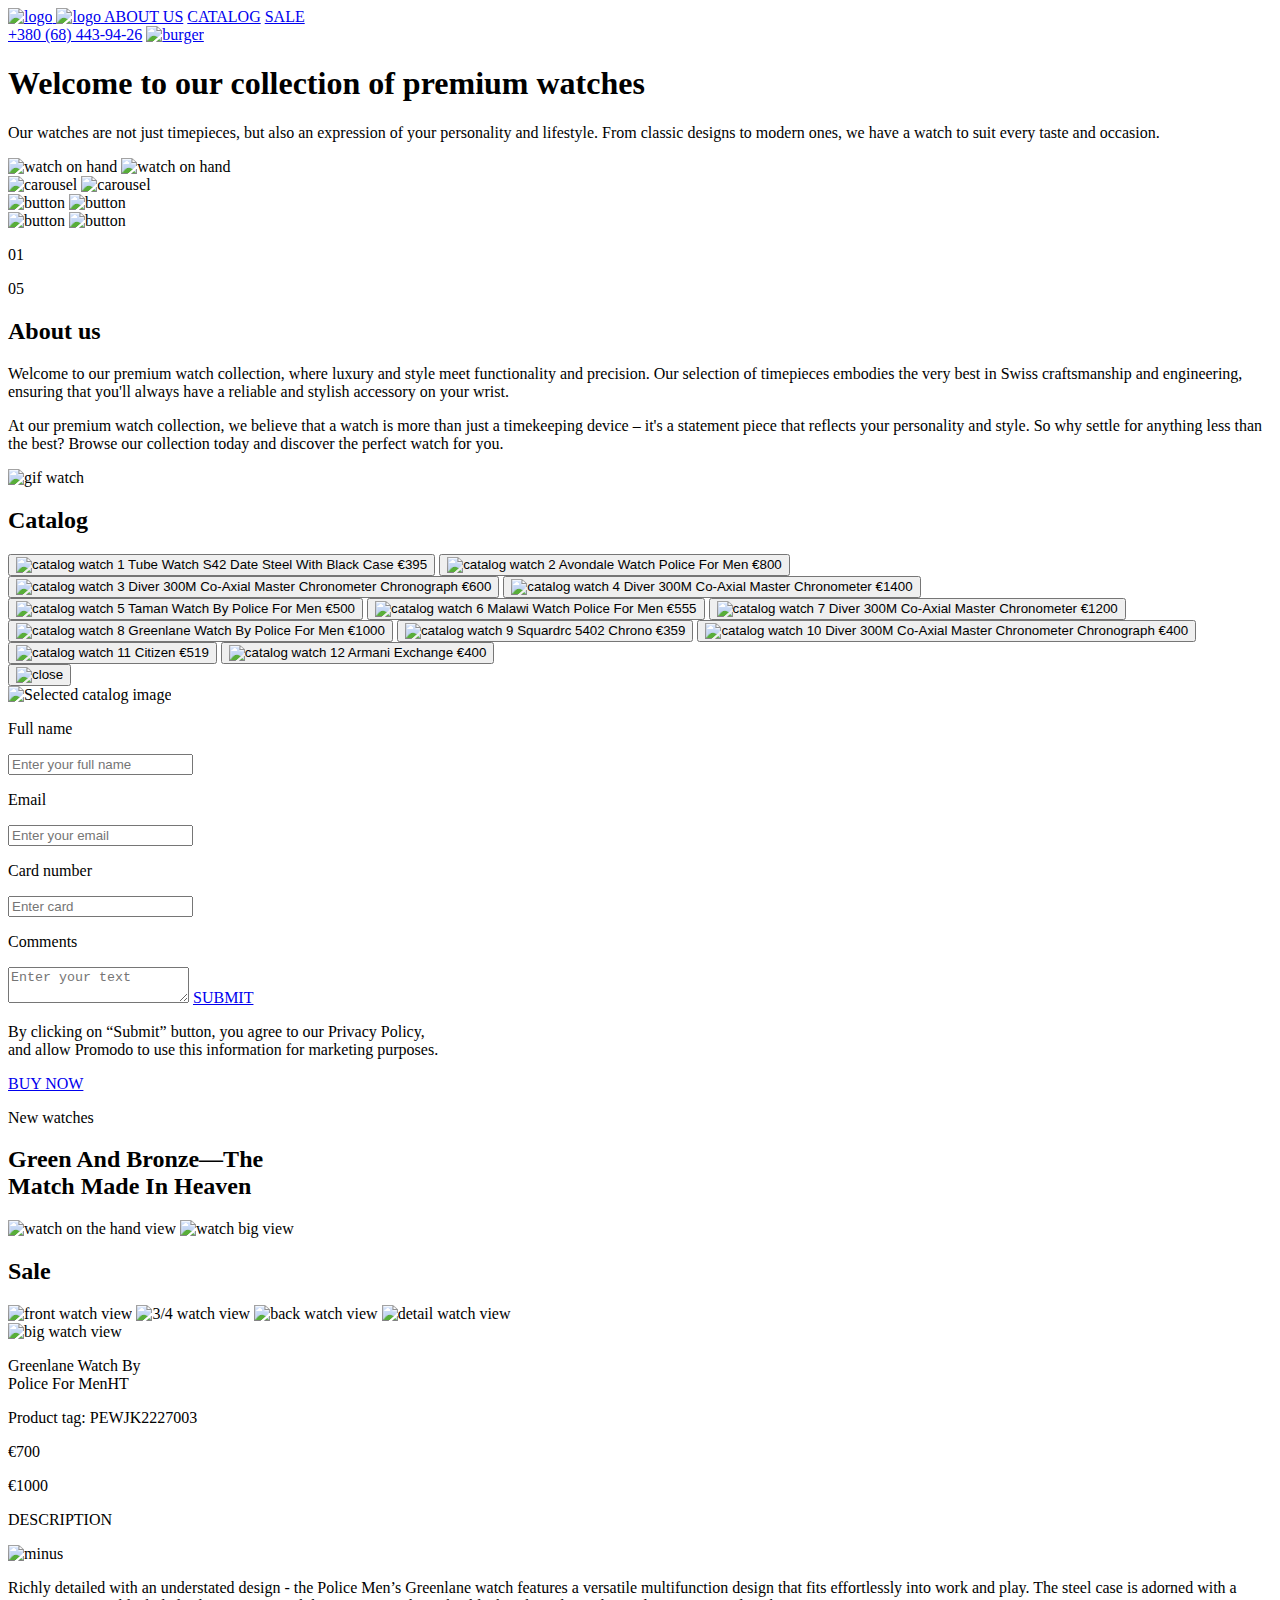
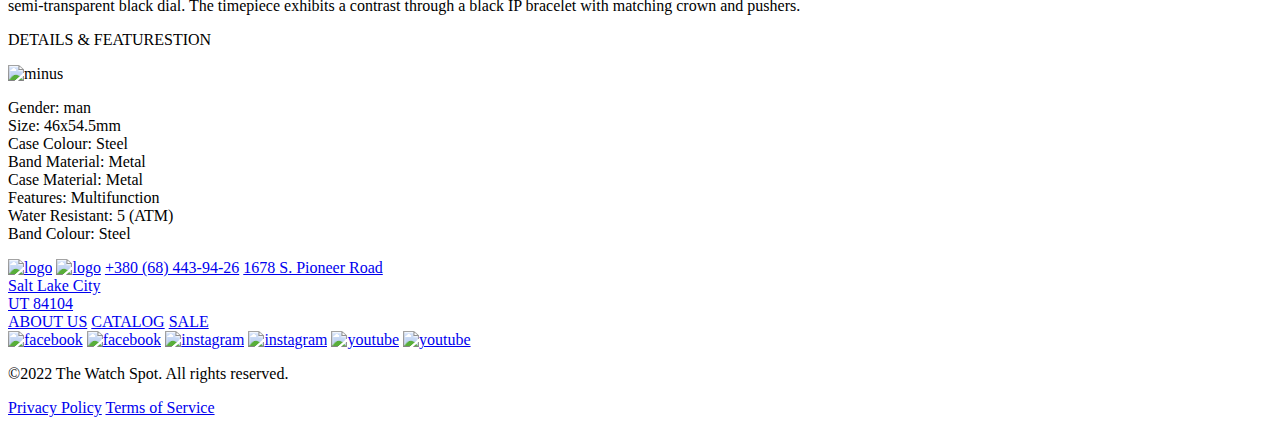
==== index.html @ 5016ea7b "Add files via upload" ====
<!DOCTYPE html>
<html lang="en">
<head>
    <meta charset="UTF-8">
    <meta name="viewport" content="width=device-width, initial-scale=1.0">
    <title>Thewatchspot</title>
    <link rel="stylesheet" href="./css/styles.css">
    <link rel="stylesheet" href="./css/styles.css.map">
    <link rel="preconnect" href="https://fonts.googleapis.com">
    <link rel="preconnect" href="https://fonts.gstatic.com" crossorigin>
    <link href="https://fonts.googleapis.com/css2?family=Epilogue:ital,wght@0,100..900;1,100..900&display=swap" rel="stylesheet">
</head>
<body>
    <header class="header" id="header">
        <div class="header__container container">
            <nav class="header__nav">
                <a href="#header">
                    <img src="./img/icons/logo_with_text_mobile.svg" alt="logo" class="header__logo--mobile">
                    <img src="./img/icons/logo_with_text_desktop.svg" alt="logo" class="header__logo grow">
                </a>
                <a href="#about-us" class="header__link hover">ABOUT US</a>
                <a href="#catalog" class="header__link hover">CATALOG</a>
                <a href="#sale" class="header__link hover">SALE</a>
                <div class="header__spacer"></div>
                <a href="./404page.html" class="header__button-tel btn hover">+380 (68) 443-94-26</a>
                <a href="#" class="header__burger">
                    <img src="./img/icons/gg_menu-left.png" alt="burger" class="button-burger">
                </a>
            </nav>
            <div class="header__main-block">
                <div class="header__text-block">
                    <h1 class="header__h1">Welcome to our collection of premium watches</h1>
                    <p class="header__text">Our watches are not just timepieces, but
                        also an expression of your personality and
                        lifestyle. From classic designs to modern
                        ones, we have a watch to suit every taste
                        and occasion.
                    </p>
                </div>
                <div class="header__pictures">
                        <img src="./img/main/main_watch_on_hand_1.svg" alt="watch on hand" class="header__image header__v1 grow">
                        <img src="./img/main/main_watch_on_hand_1_mobile.png" alt="watch on hand" class="header__image header__v2 grow">
                    <div class="header__carousel">
                        <div class="header__images">
                            <img src="./img/main/carousel_watch_picture_1.png" alt="carousel" class="header__images--variant">
                            <img src="./img/main/carousel_watch_picture_1_mobile.png" alt="carousel" class="header__images--variant v2">
                        </div>
                        <div class="header__devices">
                            <div class="header__controller">
                                <div class="header__left">
                                    <img src="./img/icons/carousel_arrow_left_big.png" alt="button">
                                    <img src="./img/icons/carousel_arrow_left_small.png" alt="button">
                                </div>
                                <div class="header__right">
                                    <img src="./img/icons/carousel_arrow_right_big.png" alt="button">
                                    <img src="./img/icons/carousel_arrow_right_small.png" alt="button">
                                </div>
                            </div>
                            <div class="header__indicator">
                                <p>01</p>
                                <div class="header__indicator--string"></div>
                                <p>05</p>
                            </div>
                        </div>
                    </div>
                </div>
            </div>
        </div>
    </header>    
    <section class="about-us" id="about-us">
        <div class="about-us__container container">
            <div class="about-us__text-block">
            <h2 class="about-us__title">About us</h2>
            <p class="about-us__text">Welcome to our premium watch collection, where luxury and style meet functionality and precision. Our selection of timepieces embodies the very best in Swiss craftsmanship and engineering, ensuring that you'll always have a reliable and stylish accessory on your wrist.
            </p>
            <p class="about-us__text text-varient">At our premium watch collection, we believe that a watch is more than just a timekeeping device – it's a statement piece that reflects your personality and style. So why settle for anything less than the best? Browse our collection today and discover the perfect watch for you.
            </p>
            </div>
            <img src="./video/gif_watch_presentation.gif" alt="gif watch" class="about-us__image">
        </div>
    </section>
    <section class="catalog" id="catalog">
        <div class="catalog__container container">
            <h2 class="catalog__title">Catalog</h2>
            <div class="catalog__grid">
                <button class="catalog__item grow myBtn">
                    <span class="catalog__block">
                        <img src="./img/catalog/collection_watch_picture_1.png" alt="catalog watch 1" class="catalog__image">
                    </span>
                    <span class="catalog__name">Tube Watch S42 Date Steel With Black Case</span>
                    <span class="catalog__price">€395</span>
                </button>
                <button class="catalog__item grow myBtn">
                    <span class="catalog__block">
                        <img src="./img/catalog/collection_watch_picture_2.png" alt="catalog watch 2" class="catalog__image">
                    </span>
                    <span class="catalog__name">Avondale Watch Police For Men</span>
                    <span class="catalog__price">€800</span>
                </button>
                <button class="catalog__item grow myBtn">
                    <span class="catalog__block">
                        <img src="./img/catalog/collection_watch_picture_3.png" alt="catalog watch 3" class="catalog__image">
                    </span>
                    <span class="catalog__name">Diver 300M Co‑Axial Master Chronometer Chronograph</span>
                    <span class="catalog__price">€600</span>
                </button>
                <button class="catalog__item grow myBtn">
                    <span class="catalog__block">
                        <img src="./img/catalog/collection_watch_picture_4.png" alt="catalog watch 4" class="catalog__image">
                    </span>
                    <span class="catalog__name">Diver 300M Co-Axial Master Chronometer</span>
                    <span class="catalog__price">€1400</span>
                </button>
                <button class="catalog__item grow myBtn">
                    <span class="catalog__block">
                        <img src="./img/catalog/collection_watch_picture_5.png" alt="catalog watch 5" class="catalog__image">
                    </span>
                    <span class="catalog__name">Taman Watch By Police For Men</span>
                    <span class="catalog__price">€500</span>
                </button>
                <button class="catalog__item grow myBtn">
                    <span class="catalog__block">
                        <img src="./img/catalog/collection_watch_picture_6.png" alt="catalog watch 6" class="catalog__image">
                    </span>
                    <span class="catalog__name">Malawi Watch Police For Men</span>
                    <span class="catalog__price">€555</span>
                </button>
                <button class="catalog__item grow myBtn">
                    <span class="catalog__block">
                        <img src="./img/catalog/collection_watch_picture_7.png" alt="catalog watch 7" class="catalog__image">
                    </span>
                    <span class="catalog__name">Diver 300M Co-Axial Master Chronometer</span>
                    <span class="catalog__price">€1200</span>
                </button>
                <button class="catalog__item grow myBtn">
                    <span class="catalog__block">
                        <img src="./img/catalog/collection_watch_picture_8.png" alt="catalog watch 8" class="catalog__image">
                    </span>
                    <span class="catalog__name">Greenlane Watch By Police For Men</span>
                    <span class="catalog__price">€1000</span>
                </button>
                <button class="catalog__item grow myBtn">
                    <span class="catalog__block">
                        <img src="./img/catalog/collection_watch_picture_9.png" alt="catalog watch 9" class="catalog__image">
                    </span>
                    <span class="catalog__name">Squardrc 5402 Chrono</span>
                    <span class="catalog__price">€359</span>
                </button>
                <button class="catalog__item grow myBtn">
                    <span class="catalog__block">
                        <img src="./img/catalog/collection_watch_picture_10.png" alt="catalog watch 10" class="catalog__image">
                    </span>
                    <span class="catalog__name">Diver 300M Co‑Axial Master Chronometer Chronograph</span>
                    <span class="catalog__price">€400</span>
                </button>
                <button class="catalog__item grow myBtn">
                    <span class="catalog__block">
                        <img src="./img/catalog/collection_watch_picture_11.png" alt="catalog watch 11" class="catalog__image">
                    </span>
                    <span class="catalog__name">Citizen</span>
                    <span class="catalog__price">€519</span>
                </button>
                <button class="catalog__item grow myBtn">
                    <span class="catalog__block">
                        <img src="./img/catalog/collection_watch_picture_12.png" alt="catalog watch 12" class="catalog__image">
                    </span>
                    <span class="catalog__name">Armani Exchange</span>
                    <span class="catalog__price">€400</span>
                </button>                                
            </div>
            <div id="myModal" class="catalog__modal">
                <button class="catalog__modal--close"><img src="./img/icons/x.svg" alt="close"></button>
                <div class="catalog__modal--content">
                    <div class="catalog__modal--left">
                        <div class="catalog__block">
                            <img src="#" alt="Selected catalog image" class="catalog__image">
                        </div>
                        <p class="catalog__name"></p>
                        <p class="catalog__price"></p>
                    </div>
                    <div class="catalog__modal--right">
                        <p class="catalog__modal--label">Full name</p>
                        <input type="text" class="catalog__modal--input" placeholder="Enter your full name" required>
                        <p class="catalog__modal--label">Email</p>
                        <input type="email" class="catalog__modal--input" placeholder="Enter your email" required>
                        <p class="catalog__modal--label">Card number</p>
                        <input type="number" autocomplete="off" class="catalog__modal--input" placeholder="Enter card" required>
                        <p class="catalog__modal--label">Comments</p>
                        <textarea class="catalog__modal--textarea" placeholder="Enter your text"></textarea>
                        <a href="./404page.html" class="catalog__modal--btn hover">SUBMIT</a>
                        <p class="catalog__modal--warning">
                            By clicking on “Submit” button, you agree to our Privacy Policy,<br>
                            and allow Promodo to use this information for marketing purposes.
                        </p>
                    </div>
                </div>
            </div>
            <div id="overlay" class="catalog__overlay"></div>
            <a href="./404page.html" class="catalog__button btn hover">BUY NOW</a>
        </div>
    </section>
    <section class="new-watches" id="new-watches">
        <div class="new-watches__container container">
            <p class="new-watches__text">New watches</p>
            <h2 class="new-watches__title">Green And Bronze—The <br class="new-watches__name--none-br">Match Made In Heaven</h2>
            <div class="new-watches__pictures">
                <img src="./img/new-watch/main_watch_on_hand_2.png" alt="watch on the hand view" class="new-watches__image grow">
                <img src="./img/new-watch/big_watch_secondary.png" alt="watch big view" class="new-watches__image grow">
            </div>
        </div>
    </section>    
    <section class="sale" id="sale">
        <div class="sale__container container">
            <h2 class="sale__title">Sale</h2>
            <div class="sale__block">
                <div class="sale__flexbox">
                    <div class="sale__images">
                        <img src="./img/sale/sale_watch_front_view_small.png" alt="front watch view" class="sale__image">
                        <img src="./img/sale/sale_watch_3-4_view.png" alt="3/4 watch view" class="sale__image">
                        <img src="./img/sale/sale_watch_back_view.png" alt="back watch view" class="sale__image">
                        <img src="./img/sale/sale_watch_detail_view.png" alt="detail watch view" class="sale__image">
                        
                    </div>
                    <img src="./img/sale/sale_watch_front_view_big.png" alt="big watch view" class="sale__image-variant">
                </div>
            <div class="sale__description">
                <div class="sale__description-part">
                    <p class="sale__name">Greenlane Watch By <br class="sale__name--none-br">Police For MenHT </p>
                    <p class="sale__tag">Product tag: PEWJK2227003</p>
                    <div class="sale__flexprice">
                        <p class="sale__price-sale">€700</p>
                        <p class="sale__price">€1000</p>
                    </div>
                </div>
                <div class="sale__line"></div>
                <div class="sale__description-part">
                    <div class="sale__box">
                        <p class="sale__text">DESCRIPTION</p>
                        <img src="./img/icons/minus.png" alt="minus" class="sale__minus">
                    </div>
                    <p class="sale__details-text">Richly detailed with an understated design - the Police Men’s Greenlane watch features a versatile multifunction design that fits effortlessly into work and play. The steel case is adorned with a semi-transparent black dial. The timepiece exhibits a contrast through a black IP bracelet with matching crown and pushers.</p>
                </div>
                <div class="sale__line-varient"></div>
                <div class="sale__details">
                    <div class="sale__box">
                        <p>DETAILS & FEATURESTION</p>
                        <img src="./img/icons/minus.png" alt="minus" class="sale__minus">
                    </div>
                    <p class="sale__details-text">Gender: man<br>Size: 46x54.5mm<br>Case Colour: Steel<br>Band Material: Metal<br>Case Material: Metal<br>Features: Multifunction<br>Water Resistant: 5 (ATM)<br>Band Colour: Steel</p>
                </div>
            </div>
                </div>
            </div>
    </section>
    <footer class="footer">
        <div class="footer__container container">
            <div class="footer__content">
                <div class="footer__column">
                    <a href="#header" class="footer__logo logo-v1"><img src="./img/icons/logo_desktop.svg" alt="logo"></a>
                    <a href="#header" class="footer__logo logo-v2"><img src="./img/icons/logo_mobile.svg" alt="logo"></a>
                    <a href="./404page.html" class="footer__phone">+380 (68) 443-94-26</a>
                    <a href="./404page.html" class="footer__address">1678 S. Pioneer Road<br>Salt Lake City<br>UT 84104</a>
                </div>
                <div class="footer__column">
                    <a href="#about-us" class="footer__link">ABOUT US</a>
                    <a href="#catalog" class="footer__link">CATALOG</a>
                    <a href="#sale" class="footer__link">SALE</a>
                </div>
                <div class="footer__networks">
                    <a href="./404page.html" class="footer__social-link facebook-1"><img src="./img/icons/facebook_big_icon.svg" alt="facebook"></a>
                    <a href="./404page.html" class="footer__social-link facebook-2"><img src="./img/icons/facebook_small_icon.svg" alt="facebook"></a>
                    <a href="./404page.html" class="footer__social-link inst-1"><img src="./img/icons/instagram_big_icon.svg" alt="instagram"></a>
                    <a href="./404page.html" class="footer__social-link inst-2"><img src="./img/icons/instagram_small_icon.svg" alt="instagram"></a>
                    <a href="./404page.html" class="footer__social-link youtube-1"><img src="./img/icons/youtube_big_icon.svg" alt="youtube"></a>
                    <a href="./404page.html" class="footer__social-link youtube-2"><img src="./img/icons/youtube_small_icon.svg" alt="youtube"></a>
                </div>
            </div>
            <div class="footer__patent">
                <p class="footer__copyright">©2022 The Watch Spot. All rights reserved.</p>
                <div class="footer__block">
                    <a href="#" class="footer__copyright-variant">Privacy Policy</a>
                    <a href="#" class="footer__copyright">Terms of Service</a>
                </div>
            </div>
        </div>
    </footer>
    <script src="js/style.js"></script>   
</body>
</html>
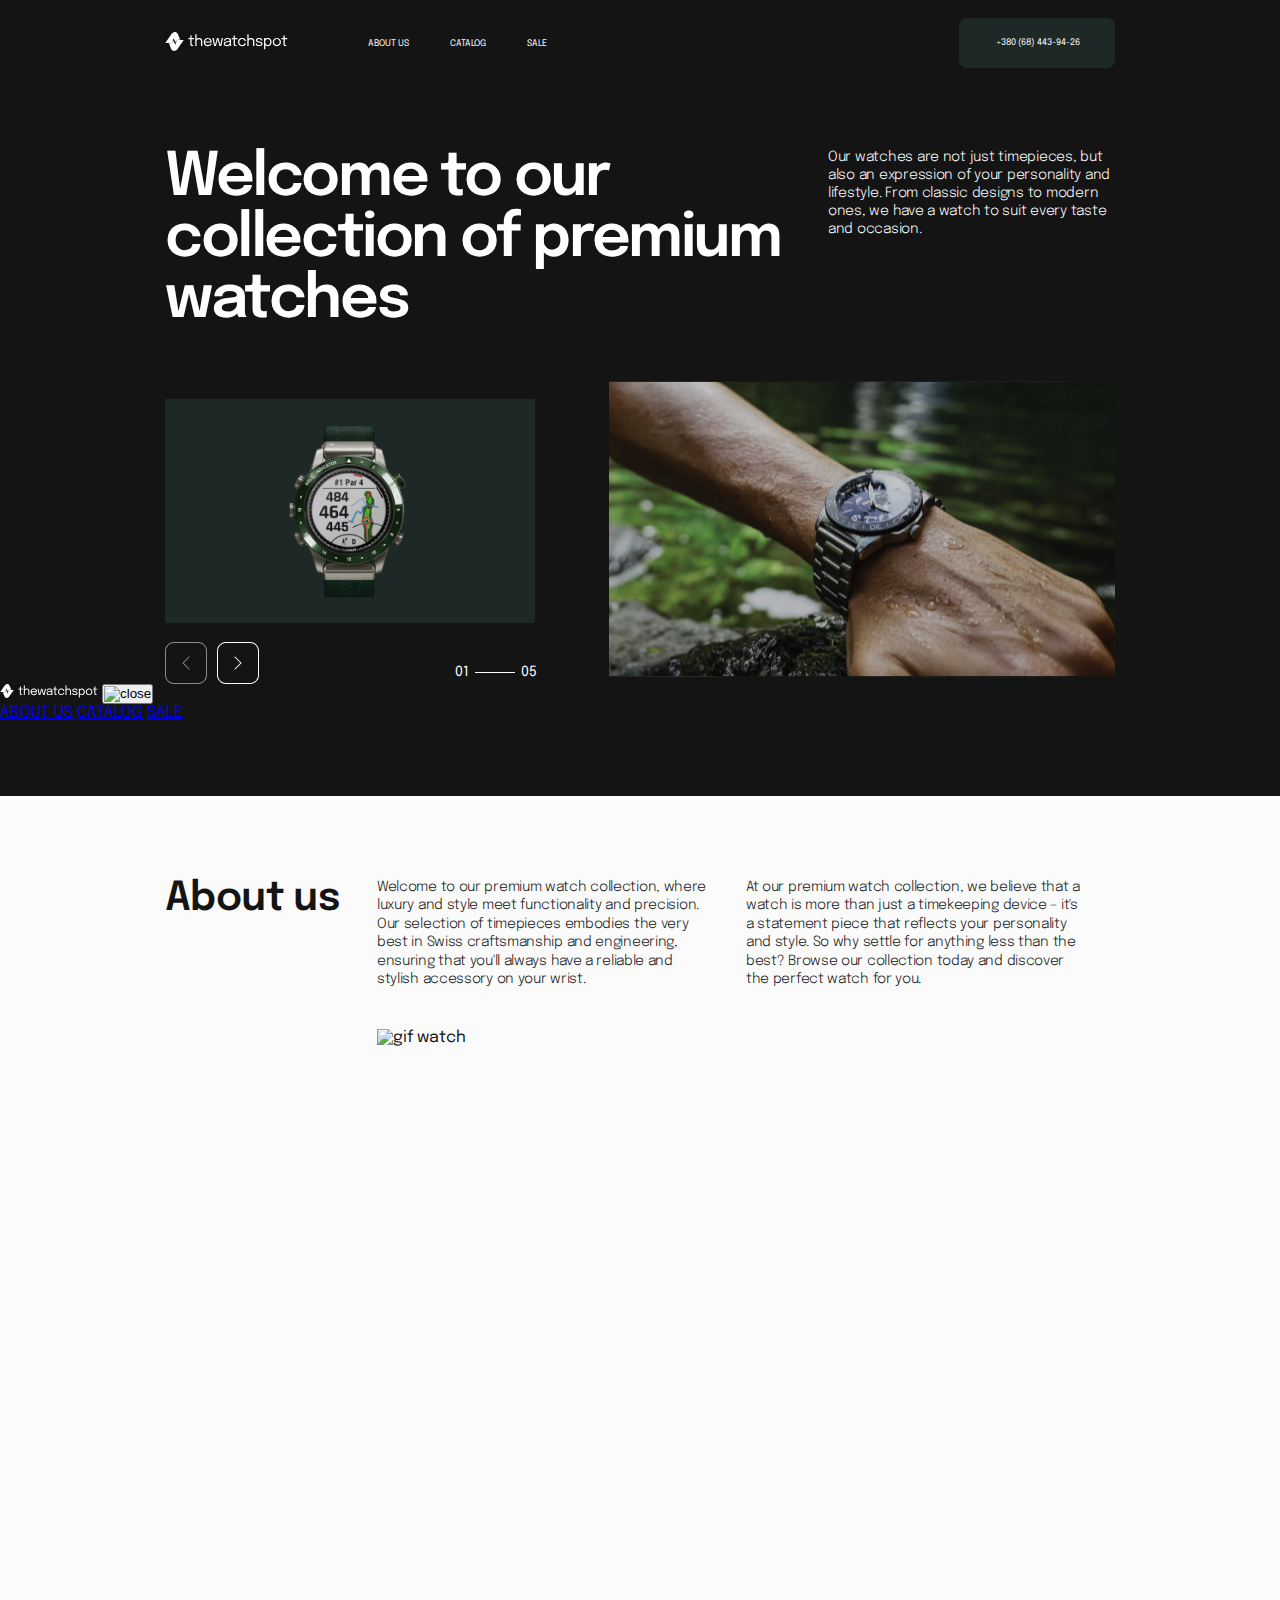
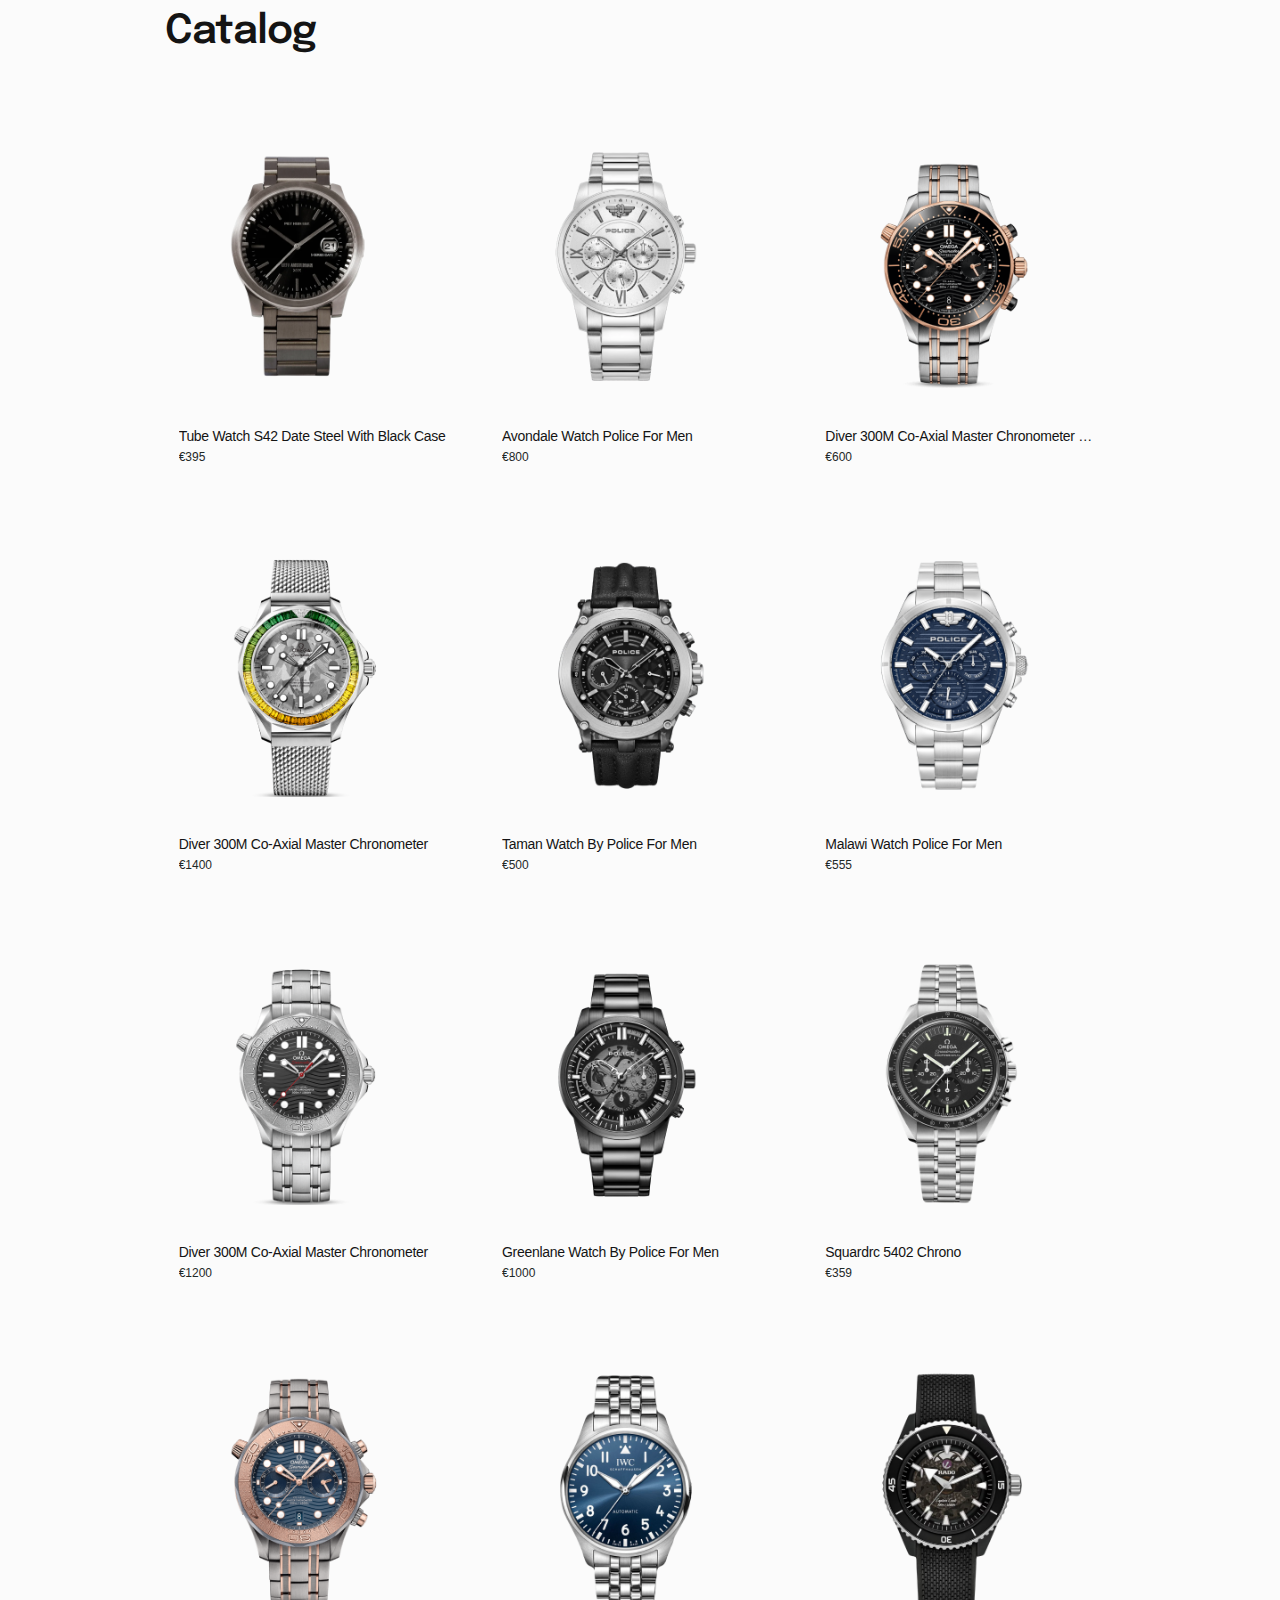
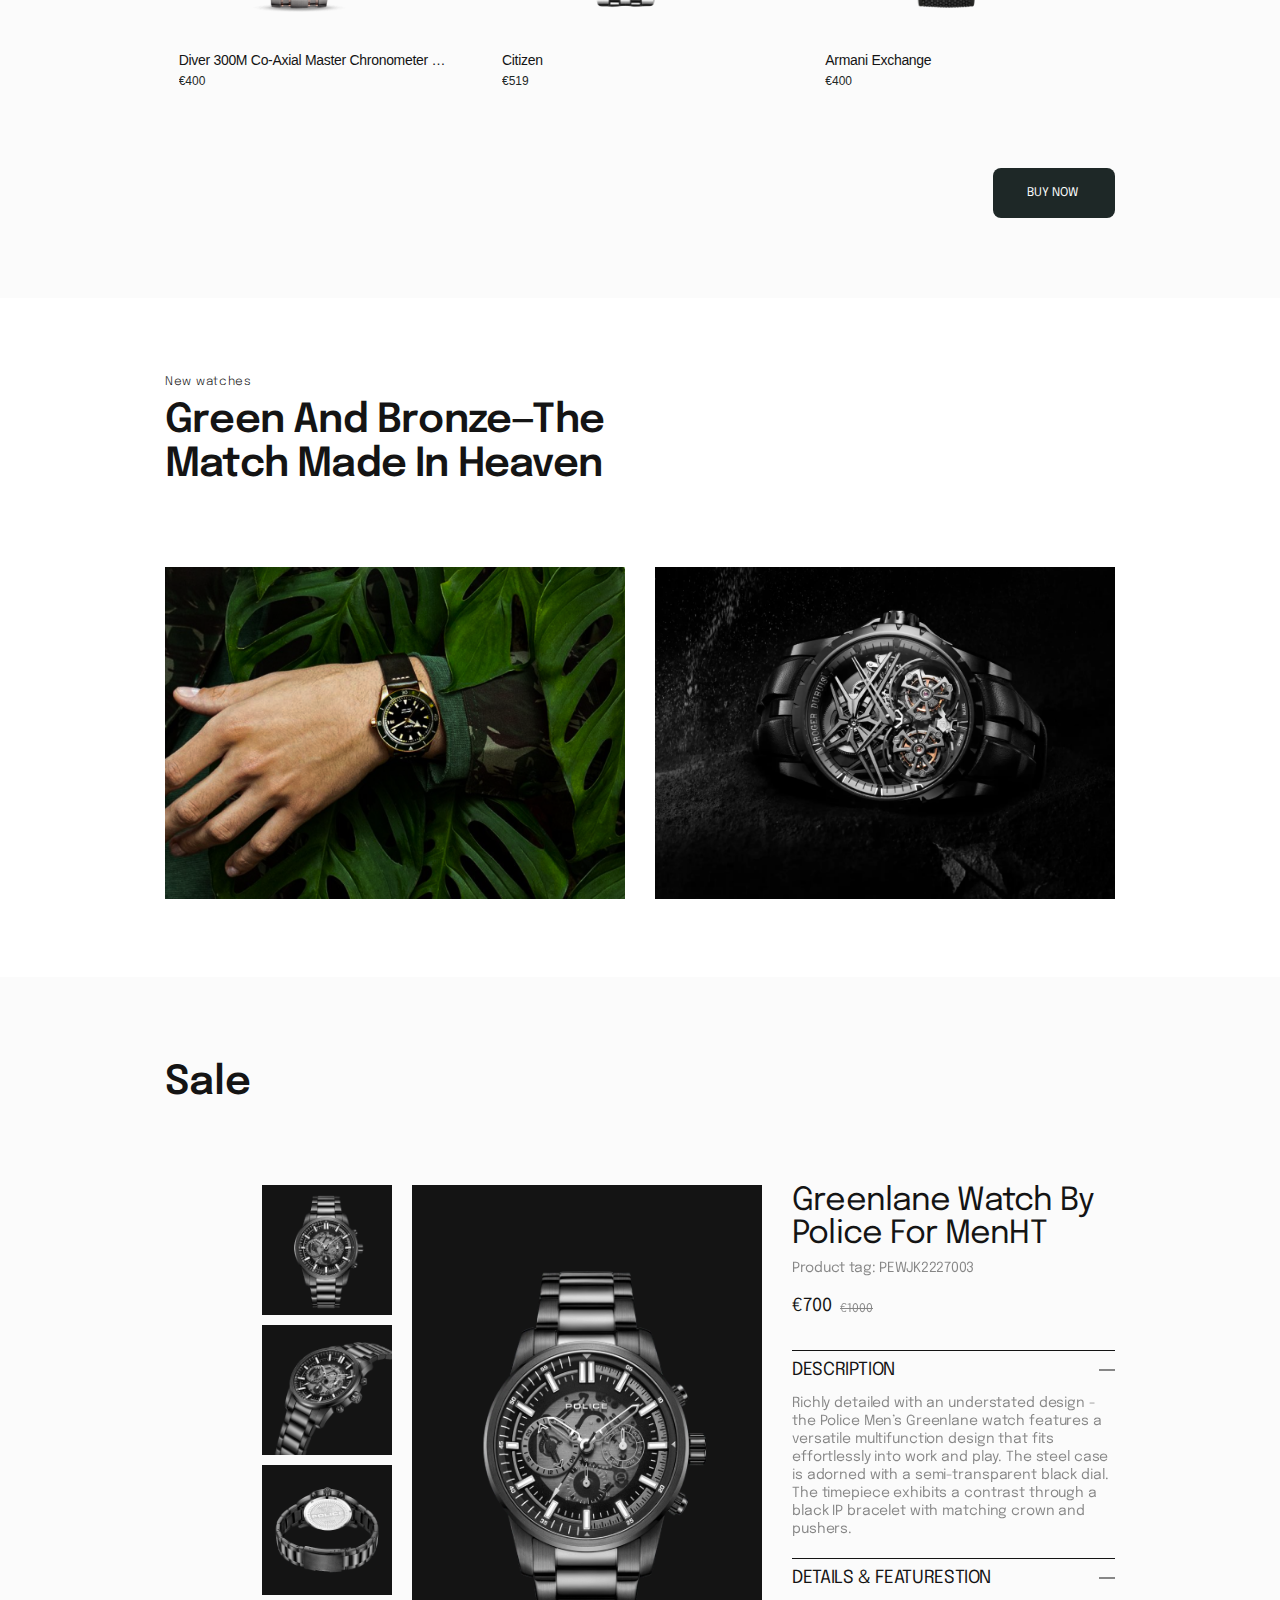
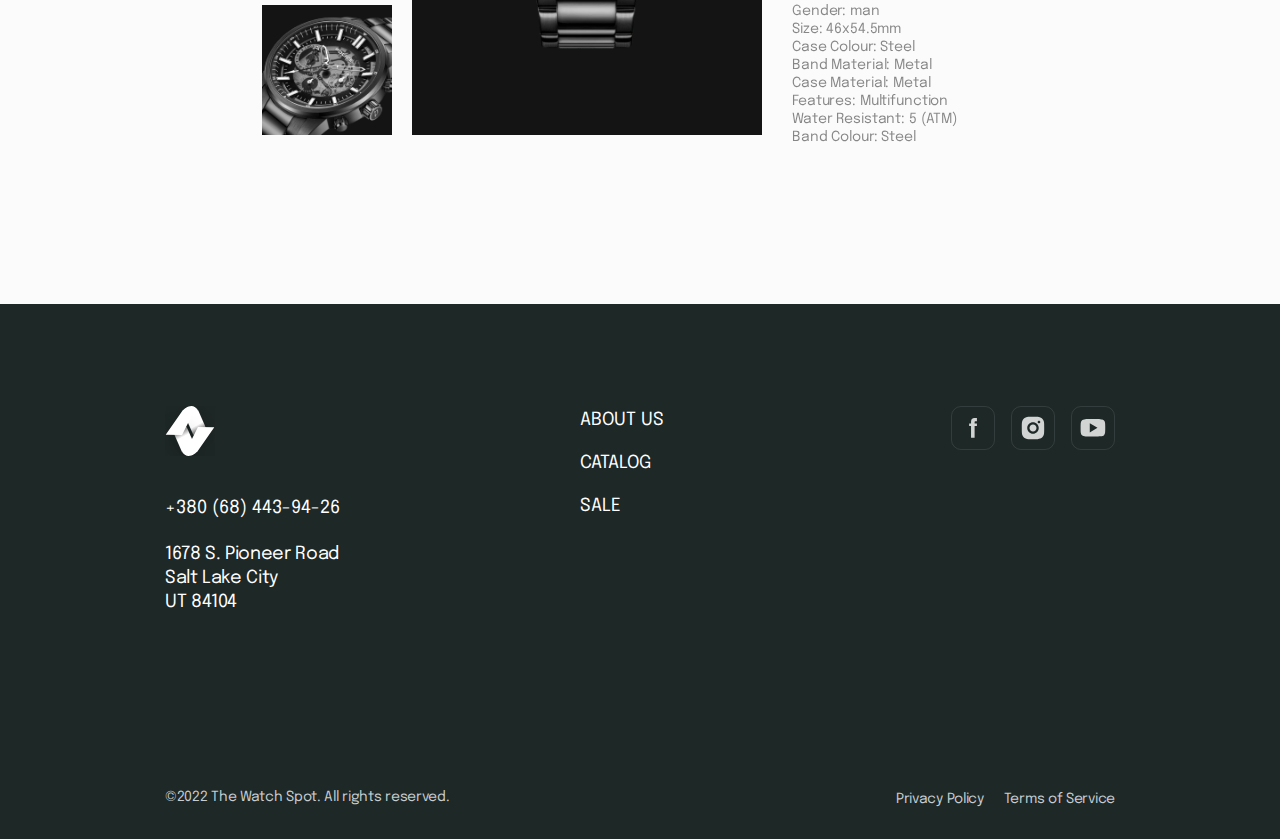
==== commit a5f39eb2: "index.html" ====
--- a/index.html
+++ b/index.html
@@ -23,9 +23,9 @@
                 <a href="#sale" class="header__link hover">SALE</a>
                 <div class="header__spacer"></div>
                 <a href="./404page.html" class="header__button-tel btn hover">+380 (68) 443-94-26</a>
-                <a href="#" class="header__burger">
+                <button class="header__burger" id="burger-button">
                     <img src="./img/icons/gg_menu-left.png" alt="burger" class="button-burger">
-                </a>
+                </button>
             </nav>
             <div class="header__main-block">
                 <div class="header__text-block">
@@ -38,8 +38,8 @@
                     </p>
                 </div>
                 <div class="header__pictures">
-                        <img src="./img/main/main_watch_on_hand_1.svg" alt="watch on hand" class="header__image header__v1 grow">
-                        <img src="./img/main/main_watch_on_hand_1_mobile.png" alt="watch on hand" class="header__image header__v2 grow">
+                    <img src="./img/main/main_watch_on_hand_1.svg" alt="watch on hand" class="header__image header__v1 grow">
+                    <img src="./img/main/main_watch_on_hand_1_mobile.png" alt="watch on hand" class="header__image header__v2 grow">
                     <div class="header__carousel">
                         <div class="header__images">
                             <img src="./img/main/carousel_watch_picture_1.png" alt="carousel" class="header__images--variant">
@@ -66,6 +66,18 @@
                 </div>
             </div>
         </div>
+        <div class="header__burger-menu" id="burger-menu">
+            <img src="./img/icons/logo_with_text_mobile.svg" alt="logo" class="header__burger--logo">
+            <button class="header__burger-menu--close" id="burger-close">
+                <img src="./img/icons/x_white.svg" alt="close">
+            </button>
+            <nav class="header__burger-menu--nav">
+                <a href="#about-us" class="header__burger-menu--link burger-link">ABOUT US</a>
+                <a href="#catalog" class="header__burger-menu--link burger-link">CATALOG</a>
+                <a href="#sale" class="header__burger-menu--link burger-link">SALE</a>
+            </nav>
+        </div>
+        <div id="burger-overlay"></div>
     </header>    
     <section class="about-us" id="about-us">
         <div class="about-us__container container">
@@ -287,6 +299,3 @@
     <script src="js/style.js"></script>   
 </body>
 </html>
-
-    
-    --- a/css/styles.css
+++ b/css/styles.css
@@ -0,0 +1,1976 @@
+@charset "UTF-8";
+*,
+*::before,
+*::after {
+  box-sizing: border-box;
+  margin: 0;
+  padding: 0;
+}
+
+html {
+  scroll-behavior: smooth;
+}
+
+body {
+  font-family: "Epilogue", sans-serif;
+  background-color: #FBFBFB;
+  color: #141414;
+}
+
+.container {
+  max-width: 1177px;
+  width: 100%;
+  margin: 0 auto;
+}
+
+.grow {
+  transition: transform 0.4s ease-in-out, box-shadow 0.4s ease-in-out; /* Плавный переход */
+}
+
+.grow:hover {
+  transform: translateY(-4px) scale(1.05); /* Легкое увеличение и приподнимание */
+  box-shadow: 0px 8px 20px rgba(0, 0, 0, 0.1); /* Мягкая тень, чтобы не выделялись края */
+}
+
+.btn {
+  transition: background-color 0.3s ease, color 0.3s ease;
+}
+
+.btn:hover {
+  background-color: #172E22;
+}
+
+.hover {
+  transition: all 0.3s ease;
+  position: relative;
+}
+
+.hover:hover {
+  color: #ffffff; /* Белый текст */
+  text-shadow: 0 0 15px rgba(255, 255, 255, 0.8), 0 0 25px rgba(255, 255, 255, 0.6), 0 0 30px rgba(255, 255, 255, 0.4); /* Дополнительное свечение, чтобы оно распространялось дальше */
+  box-shadow: 0 0 35px rgba(255, 255, 255, 0.5); /* Мягкое свечение всей кнопки */
+}
+
+.header {
+  padding-top: 1.125rem;
+  background-color: #141414;
+  color: #FFFFFF;
+  padding-bottom: 4.6875rem;
+}
+.header__nav {
+  display: flex;
+  align-items: center;
+  width: 100%;
+}
+.header__link {
+  font-size: 9px;
+  font-weight: 400;
+  color: #FFFFFF;
+  text-decoration: none;
+  text-align: center;
+  margin-right: 2.5625rem;
+}
+.header__link:last-child {
+  margin-right: 0;
+}
+.header__logo {
+  margin-right: 5rem;
+  margin-left: 0;
+  background-color: transparent;
+}
+@media (max-width: 425px) {
+  .header__logo {
+    display: none;
+  }
+}
+@media (min-width: 425px) {
+  .header__logo--mobile {
+    display: none;
+  }
+}
+.header__v2, .header__v1 {
+  display: none;
+}
+@media (min-width: 425px) {
+  .header__v1 {
+    display: block;
+  }
+}
+@media (max-width: 424px) {
+  .header__v2 {
+    display: block;
+  }
+}
+.header__spacer {
+  flex-grow: 1;
+}
+.header__carousel {
+  display: flex;
+  flex-direction: column;
+  justify-content: space-between;
+}
+.header__button-tel {
+  color: #FFFFFF;
+  font-weight: 400;
+  font-size: 9px;
+  text-decoration: none;
+  padding: 1.25rem 2.21875rem 1.3125rem 2.3125rem;
+  background-color: #1E2827;
+  border-radius: 0.5rem;
+}
+@media (min-width: 768px) {
+  .header__burger {
+    display: none;
+  }
+}
+.header__text-block {
+  display: flex;
+  margin: 5rem 0 2.6875rem;
+  justify-content: space-between;
+}
+.header__h1 {
+  font-size: 60px;
+  font-weight: 600;
+  color: #FFFFFF;
+  letter-spacing: -0.15rem;
+  width: 100%;
+  max-width: 750px;
+}
+.header__text {
+  font-size: 14px;
+  font-weight: 300;
+  color: #FFFFFF;
+  white-space: pre-line;
+  letter-spacing: -0.01625rem;
+  line-height: 1.125rem;
+  margin-right: 0.3125rem;
+}
+.header__pictures {
+  display: flex;
+  flex-direction: row-reverse;
+  justify-content: space-between;
+}
+.header__images {
+  background-color: #1E2827;
+  margin-top: 4.9375rem;
+  padding: 0.75rem 2.75rem 0.4375rem 2.75rem;
+  margin-right: 64px;
+}
+@media (max-width: 425px) {
+  .header__images--variant {
+    display: none;
+  }
+}
+@media (min-width: 425px) {
+  .header .v2 {
+    display: none;
+    padding: 5px 20px;
+  }
+}
+@media (max-width: 424px) {
+  .header .v2 {
+    display: block;
+  }
+}
+@media (min-width: 425px) {
+  .header .v2 {
+    display: none;
+  }
+}
+.header__arrow {
+  position: absolute;
+  top: 50%;
+  transform: translateY(-50%);
+  background-color: #FFFFFF;
+  padding: 0.625rem;
+  cursor: pointer;
+}
+.header__devices {
+  display: flex;
+  justify-content: space-between;
+  margin-top: 19px;
+  width: 436px;
+}
+.header__left img, .header__right img {
+  display: none;
+}
+@media (min-width: 425px) {
+  .header__left:first-child img:first-child, .header__right:first-child img:first-child {
+    display: block;
+  }
+  .header__left:last-child img:first-child, .header__right:last-child img:first-child {
+    display: block;
+  }
+}
+@media (max-width: 424px) {
+  .header__left:first-child img:last-child, .header__right:first-child img:last-child {
+    display: block;
+  }
+  .header__left:last-child img:last-child, .header__right:last-child img:last-child {
+    display: block;
+  }
+}
+.header__controller {
+  display: flex;
+}
+.header__left {
+  margin-right: 0.625rem;
+}
+.header__indicator p {
+  font-size: 14px;
+}
+.header__indicator {
+  display: flex;
+  align-items: center;
+  margin-top: 1.125rem;
+}
+.header__indicator--string {
+  background-color: #FFFFFF;
+  align-self: center;
+  margin: 0 0.375rem 0 0.375rem;
+  width: 2.5rem;
+  height: 0.0625rem;
+}
+
+.about-us {
+  padding: 5.125rem 0;
+  color: #141414;
+  overflow: hidden;
+}
+.about-us__text-block {
+  display: flex;
+  margin: 0;
+}
+.about-us__title {
+  font-size: 40px;
+  font-weight: 600;
+  color: #141414;
+  margin-bottom: 1.25rem;
+  letter-spacing: -0.0375rem;
+  display: flex;
+  flex: 1 1 250px;
+}
+.about-us__text {
+  font-size: 14px;
+  font-weight: 300;
+  color: #141414;
+  margin-bottom: 2.5rem;
+  display: flex;
+  flex: 1 1 400px;
+  letter-spacing: -0.3px;
+  line-height: 1.32;
+  margin-right: 43px;
+}
+.about-us .text-varient {
+  flex: 1 1 350px;
+  margin-right: 28px;
+}
+.about-us__image {
+  max-width: 100%;
+  width: 55.75rem;
+  max-height: 100%;
+  height: 31.25rem;
+  float: right;
+  clear: right;
+}
+
+.catalog {
+  padding: 80px;
+  /* Анимация появления */
+}
+.catalog__title {
+  font-size: 40px;
+  font-weight: 600;
+  color: #141414;
+  margin-bottom: 4.75rem;
+  letter-spacing: -0.8px;
+}
+.catalog__grid {
+  display: grid;
+  grid-template-columns: repeat(4, 1fr);
+  grid-auto-rows: auto;
+  gap: 72px 20px;
+  justify-items: center;
+  align-items: center;
+}
+.catalog__image {
+  max-width: 100%;
+  width: 17.25rem;
+  max-height: 100%;
+  height: 20.25rem;
+  display: block;
+  -o-object-fit: contain;
+     object-fit: contain;
+  justify-content: center;
+  align-items: center;
+  padding-bottom: 0.9375rem;
+}
+.catalog__item {
+  width: 17.25rem;
+  overflow: hidden;
+  text-decoration: none;
+  border: none;
+  background-color: transparent;
+  text-align: left;
+}
+.catalog__name {
+  font-size: 14px;
+  font-weight: 400;
+  color: #141414;
+  letter-spacing: -0.3px;
+}
+.catalog__price {
+  font-size: 12px;
+  font-weight: 300;
+  color: #1E2827;
+}
+.catalog__name, .catalog__price {
+  margin-top: 0.375rem;
+  white-space: nowrap;
+  overflow: hidden;
+  text-overflow: ellipsis;
+  display: block;
+  width: 100%;
+  max-width: 100%;
+}
+.catalog__button {
+  font-size: 12px;
+  font-weight: 400;
+  color: #FFFFFF;
+  background-color: #1E2827;
+  padding: 19px 34px;
+  border: none;
+  width: 122px;
+  cursor: pointer;
+  border-radius: 8px;
+  margin-left: auto;
+  display: block;
+  margin-top: 80px;
+  text-decoration: none;
+}
+.catalog__modal {
+  display: none;
+  position: fixed;
+  top: 50%;
+  left: 50%;
+  transform: translate(-50%, -50%);
+  max-width: 904px;
+  max-height: 694px;
+  width: 100%;
+  height: 100%;
+  background-color: #ffffff;
+  border-radius: 8px;
+  box-shadow: 0 4px 16px rgba(0, 0, 0, 0.3);
+  z-index: 1000;
+  animation: modal-fade-in 0.3s ease-out;
+  overflow: hidden;
+  /* Левая секция */
+  /* Правая секция */
+}
+.catalog__modal--close {
+  position: absolute;
+  top: 26px;
+  right: 26px;
+  width: 24px;
+  height: 24px;
+  background-size: contain;
+  border: none;
+  cursor: pointer;
+  background-color: #FFFFFF;
+}
+.catalog__modal--content {
+  display: flex;
+  gap: 40px;
+  padding: 40px;
+  height: 100%;
+  min-height: 614px;
+  box-sizing: border-box;
+}
+.catalog__modal--left {
+  flex: 1;
+  max-width: 276px;
+  display: flex;
+  flex-direction: column;
+  align-items: flex-start;
+}
+.catalog__modal--right {
+  flex: 1;
+  max-width: 508px;
+  height: 614px;
+  display: flex;
+  flex-direction: column;
+  justify-content: flex-start;
+}
+.catalog__modal--label {
+  margin-bottom: 12px;
+  font-size: 14px;
+  font-weight: 400;
+  font-family: "Epilogue", sans-serif;
+  line-height: 18px;
+}
+.catalog__modal--input {
+  width: 100%;
+  height: 42px;
+  margin-bottom: 24px;
+  padding: 8px;
+  border: 1px solid #141414;
+  opacity: 0.5;
+  border-radius: 8px;
+  font-size: 16px;
+  box-sizing: border-box;
+  font-family: "Epilogue", sans-serif;
+  font-weight: 400;
+  padding: 12px 16px;
+}
+.catalog__modal--textarea {
+  width: 100%;
+  height: 166px;
+  margin-bottom: 40px;
+  border: 1px solid #141414;
+  opacity: 0.5;
+  border-radius: 8px;
+  font-size: 16px;
+  box-sizing: border-box;
+  resize: none;
+  font-family: "Epilogue", sans-serif;
+  font-weight: 300;
+  padding: 12px 16px;
+}
+.catalog__modal input[type=number]::-webkit-outer-spin-button,
+.catalog__modal input[type=number]::-webkit-inner-spin-button {
+  -webkit-appearance: none;
+  margin: 0;
+}
+.catalog__modal--btn {
+  width: 100%;
+  height: 50px;
+  background-color: #1E2827;
+  color: #ffffff;
+  border: none;
+  border-radius: 4px;
+  cursor: pointer;
+  font-size: 16px;
+  margin-bottom: 12px;
+  font-family: "Epilogue", sans-serif;
+  padding-top: 18px;
+  padding-bottom: 18px;
+  text-align: center;
+  text-decoration: none;
+}
+.catalog__modal--btn:hover {
+  background-color: #172E22;
+}
+.catalog__modal--warning {
+  font-size: 12px;
+  color: #555555;
+  opacity: 0.5;
+}
+@keyframes modal-fade-in {
+  from {
+    opacity: 0;
+    transform: translate(-50%, -45%);
+  }
+  to {
+    opacity: 1;
+    transform: translate(-50%, -50%);
+  }
+}
+.catalog__overlay {
+  display: none; /* Скрыт по умолчанию */
+  position: fixed;
+  top: 0;
+  left: 0;
+  width: 100%;
+  height: 100%;
+  background-color: rgba(0, 0, 0, 0.6);
+  z-index: 998; /* Оверлей будет под модальным окном */
+}
+
+.new-watches {
+  background-color: #FFFFFF;
+  padding: 78px 0;
+}
+.new-watches__text {
+  font-size: 12px;
+  font-weight: 300;
+  color: #141414;
+  letter-spacing: 0.72px;
+  margin-bottom: 11px;
+}
+.new-watches__title {
+  font-size: 40px;
+  font-weight: 600;
+  color: #141414;
+  letter-spacing: -0.8px;
+  line-height: 44px;
+  margin-bottom: 80px;
+}
+.new-watches__pictures {
+  display: flex;
+  justify-content: space-between;
+}
+
+.sale {
+  padding: 85px 0 158px 0;
+  color: #141414;
+}
+.sale__container {
+  display: flex;
+}
+.sale__title {
+  font-size: 40px;
+  font-weight: 600;
+  color: #141414;
+  margin-bottom: 20px;
+  margin-right: 11px;
+}
+.sale__block {
+  display: flex;
+  gap: 20px;
+  margin-top: 123px;
+}
+.sale__flexbox {
+  display: flex;
+}
+.sale__images {
+  display: flex;
+  gap: 10px;
+  flex-direction: column;
+  max-width: 100%;
+  border-radius: 5px;
+}
+.sale__image-variant {
+  margin: 0 20px 0 20px;
+}
+.sale__name {
+  font-size: 38px;
+  font-weight: 400;
+  color: #141414;
+  letter-spacing: -0.76px;
+  margin-bottom: 10px;
+}
+.sale__flexprice {
+  display: flex;
+  align-items: end;
+}
+.sale__price {
+  font-size: 12px;
+  font-weight: 400;
+  color: #141414;
+  opacity: 0.5;
+  text-decoration: line-through;
+}
+.sale__price-sale {
+  font-size: 18px;
+  font-weight: 400;
+  color: #141414;
+  margin-right: 8px;
+}
+.sale__tag {
+  font-size: 14px;
+  font-weight: 400;
+  color: #141414;
+  opacity: 0.5;
+  letter-spacing: -0.28px;
+  margin-bottom: 22px;
+}
+.sale__line {
+  height: 1px;
+  width: auto;
+  background-color: #141414;
+  margin: 22px 0 10px 0;
+}
+.sale__line-varient {
+  height: 1px;
+  width: auto;
+  background-color: #141414;
+  margin-bottom: 10px;
+}
+.sale__description {
+  display: flex;
+  flex-direction: column;
+  width: 100%;
+  max-width: 369px;
+}
+.sale__description-part {
+  margin-bottom: 20px;
+}
+.sale__description-text {
+  font-size: 14px;
+  font-weight: 300;
+  color: #141414;
+}
+.sale__box {
+  display: flex;
+  align-items: center;
+  justify-content: center;
+  justify-content: space-between;
+  margin-bottom: 21px;
+}
+.sale__details-text {
+  font-size: 14px;
+  font-weight: 400;
+  color: #141414;
+  opacity: 0.5;
+  letter-spacing: -0.12px;
+  line-height: 18px;
+}
+.sale__box p {
+  font-size: 18px;
+  font-weight: 400;
+  color: #141414;
+  letter-spacing: -0.36px;
+}
+
+.footer {
+  padding: 102px 0 32px;
+  background-color: #1E2827;
+  color: #FFFFFF;
+}
+.footer__logo {
+  margin-bottom: 24px;
+}
+.footer__column {
+  display: flex;
+  flex-direction: column;
+  gap: 15px;
+}
+.footer__logo {
+  display: none;
+}
+@media (min-width: 425px) {
+  .footer .logo-v1 {
+    display: block;
+  }
+}
+@media (max-width: 424px) {
+  .footer .logo-v2 {
+    display: block;
+  }
+}
+.footer__social-link {
+  display: none;
+}
+@media (min-width: 425px) {
+  .footer .facebook-1, .footer .inst-1, .footer .youtube-1 {
+    display: block;
+  }
+}
+@media (max-width: 424px) {
+  .footer .facebook-2, .footer .inst-2, .footer .youtube-2 {
+    display: block;
+  }
+}
+.footer__networks {
+  display: flex;
+  gap: 16px;
+  margin-left: 47px;
+}
+.footer__phone {
+  font-size: 18px;
+  font-weight: 400;
+  color: #FFFFFF;
+  text-decoration: none;
+  margin-bottom: 10px;
+}
+.footer__address {
+  font-size: 18px;
+  font-weight: 400;
+  color: #FFFFFF;
+  text-decoration: none;
+  letter-spacing: -0.36px;
+  line-height: 24px;
+  margin-bottom: 176.5px;
+}
+.footer__link {
+  font-size: 18px;
+  font-weight: 400;
+  color: #FFFFFF;
+  text-decoration: none;
+  display: block;
+  margin: 5px 0;
+}
+.footer__patent {
+  display: flex;
+  justify-content: space-between;
+}
+.footer__copyright {
+  font-size: 14px;
+  font-weight: 400;
+  color: #C6CDD1;
+  text-decoration: none;
+  letter-spacing: -0.3px;
+}
+.footer__copyright-variant {
+  font-size: 14px;
+  font-weight: 400;
+  color: #C6CDD1;
+  text-decoration: none;
+  letter-spacing: -0.3px;
+  margin-right: 16px;
+}
+.footer__content {
+  display: flex;
+  flex-direction: row;
+  justify-content: space-between;
+}
+
+@media (min-width: 1024px) and (max-width: 1439px) {
+  .container {
+    max-width: 950px;
+  }
+  .header__image {
+    max-width: 506px;
+    max-height: 324px;
+  }
+  .header__h1 {
+    max-width: 650px;
+  }
+  .header__devices {
+    width: 372px;
+  }
+  .header__images {
+    margin-top: 25px;
+    display: flex;
+    justify-content: center;
+    padding: 12px 35px 12px;
+  }
+  .header__images--variant {
+    width: 300px;
+    height: 200px;
+  }
+  .about-us__text, .about-us .text-varient {
+    flex: 1 1 400px;
+    margin-right: 30px;
+  }
+  .about-us__image {
+    height: 420px;
+    width: 738px;
+  }
+  .catalog__image {
+    width: 246px;
+    height: 294px;
+  }
+  .catalog__grid {
+    grid-template-columns: repeat(3, 1fr);
+  }
+  .catalog__modal {
+    overflow: auto;
+    max-width: 744px;
+    max-height: 670px;
+    width: 100%;
+    height: 100%;
+    background-color: #ffffff;
+    border-radius: 8px;
+    box-shadow: 0 4px 16px rgba(0, 0, 0, 0.3);
+    z-index: 1000;
+    animation: modal-fade-in 0.3s ease-out;
+    /* Левая секция */
+    /* Правая секция */
+  }
+  .catalog__modal--close {
+    position: absolute;
+    top: 26px;
+    right: 26px;
+    width: 24px;
+    height: 24px;
+    background-size: contain;
+    border: none;
+    cursor: pointer;
+    background-color: #FFFFFF;
+  }
+  .catalog__modal--content {
+    display: flex;
+    gap: 40px;
+    padding: 40px;
+    height: 100%;
+    min-height: 614px;
+    box-sizing: border-box;
+  }
+  .catalog__modal--left {
+    flex: 1;
+    max-width: 276px;
+    display: flex;
+    flex-direction: column;
+    align-items: flex-start;
+  }
+  .catalog__modal--right {
+    flex: 1;
+    max-width: 508px;
+    height: 614px;
+    display: flex;
+    flex-direction: column;
+    justify-content: flex-start;
+  }
+  .catalog__modal--label {
+    margin-bottom: 12px;
+    font-size: 14px;
+    font-weight: 400;
+    font-family: "Epilogue", sans-serif;
+    line-height: 18px;
+  }
+  .catalog__modal--input {
+    width: 100%;
+    height: 42px;
+    margin-bottom: 24px;
+    padding: 8px;
+    border: 1px solid #141414;
+    opacity: 0.5;
+    border-radius: 8px;
+    font-size: 16px;
+    box-sizing: border-box;
+    font-family: "Epilogue", sans-serif;
+    font-weight: 400;
+    padding: 12px 16px;
+  }
+  .catalog__modal--textarea {
+    width: 100%;
+    height: 166px;
+    margin-bottom: 40px;
+    border: 1px solid #141414;
+    opacity: 0.5;
+    border-radius: 8px;
+    font-size: 16px;
+    box-sizing: border-box;
+    resize: none;
+    font-family: "Epilogue", sans-serif;
+    font-weight: 300;
+    padding: 12px 16px;
+  }
+  .catalog__modal input[type=number]::-webkit-outer-spin-button,
+  .catalog__modal input[type=number]::-webkit-inner-spin-button {
+    -webkit-appearance: none;
+    margin: 0;
+  }
+  .catalog__modal--btn {
+    width: 100%;
+    height: 50px;
+    background-color: #1E2827;
+    color: #ffffff;
+    border: none;
+    border-radius: 4px;
+    cursor: pointer;
+    font-size: 16px;
+    margin-bottom: 12px;
+    font-family: "Epilogue", sans-serif;
+    padding-top: 18px;
+    padding-bottom: 18px;
+    text-align: center;
+    text-decoration: none;
+  }
+  .catalog__modal--btn:hover {
+    background-color: #172E22;
+  }
+  .catalog__modal--warning {
+    font-size: 12px;
+    color: #555555;
+    opacity: 0.5;
+    margin-bottom: 20px;
+  }
+  .new-watches__image {
+    width: 100%;
+    height: 100%;
+    max-width: 460px;
+    max-height: 332px;
+  }
+  .sale__image {
+    width: 130px;
+    height: 130px;
+  }
+  .sale__image-variant {
+    height: 550px;
+    width: 350px;
+    margin-right: 10px;
+  }
+  .sale__name {
+    font-size: 32px;
+  }
+  .sale__line {
+    margin-top: 15px;
+  }
+  .sale__box {
+    margin-bottom: 15px;
+  }
+}
+@media (min-width: 768px) and (max-width: 1023px) {
+  .container {
+    max-width: 704px;
+    position: relative;
+  }
+  .header {
+    padding-bottom: 64px;
+  }
+  .header__pictures {
+    flex-direction: column-reverse;
+  }
+  .header__image {
+    width: 704px;
+    height: 410px;
+    max-width: none;
+    max-height: none;
+    margin-top: 38px;
+  }
+  .header__images {
+    margin-top: 20px;
+    padding: 10px 44px 7px 44px;
+    position: relative;
+    margin-right: 0;
+  }
+  .header__images--variant {
+    width: initial;
+    height: initial;
+  }
+  .header__text-block {
+    display: block;
+  }
+  .header__text {
+    white-space: normal;
+    margin: 133px 0 0 19px;
+    float: right;
+    width: 248px;
+  }
+  .about-us {
+    padding: 65px 0;
+  }
+  .about-us__text {
+    flex: 1 1 280px;
+    margin-right: 0px;
+  }
+  .about-us .text-varient {
+    flex: 1 1 293px;
+    margin-right: 0;
+  }
+  .about-us__image {
+    height: 465px;
+    width: 704px;
+  }
+  .about-us__text {
+    line-height: 1.27;
+  }
+  .catalog {
+    padding: 65px 0;
+  }
+  .catalog__block {
+    width: 336px;
+    height: 360px;
+    display: flex;
+    align-items: center;
+    justify-content: center;
+    margin-bottom: 16px;
+  }
+  .catalog__modal {
+    overflow: auto;
+  }
+  .catalog__modal--warning {
+    margin-bottom: 20px;
+  }
+  .catalog__title {
+    margin-bottom: 43px;
+  }
+  .catalog__image {
+    width: 276px;
+    height: 274px;
+    padding: 0;
+  }
+  .catalog__item {
+    width: 336px;
+    height: 410px;
+  }
+  .catalog__grid {
+    grid-template-columns: repeat(2, 1fr);
+    gap: 40px 32px;
+  }
+  .catalog__item:nth-last-child(-n+4) {
+    display: none;
+  }
+  .catalog__button {
+    margin-top: 40px;
+  }
+  .new-watches {
+    padding: 65px 0;
+  }
+  .new-watches__text {
+    margin-bottom: 9px;
+  }
+  .new-watches__title {
+    margin-bottom: 40px;
+  }
+  .new-watches__image {
+    width: 342px;
+    height: 260px;
+  }
+  .sale {
+    padding: 65px 0 126px;
+  }
+  .sale__image {
+    width: initial;
+    height: initial;
+  }
+  .sale__image-variant {
+    height: initial;
+    width: initial;
+  }
+  .sale__block {
+    display: block;
+    margin-top: 82px;
+    width: 572px;
+  }
+  .sale__title {
+    margin-right: -19px;
+  }
+  .sale__name {
+    font-size: 38px;
+  }
+  .sale__name--none-br {
+    display: none;
+  }
+  .sale__description {
+    margin-top: 41px;
+    max-width: none;
+  }
+  .sale__line {
+    margin-top: 22px;
+  }
+  .sale__line-varient {
+    margin: 20px 0 9px;
+  }
+  .sale__flexprice {
+    align-items: center;
+    letter-spacing: -0.2px;
+  }
+  .sale__box {
+    margin-bottom: 21px;
+  }
+  .sale__details-text {
+    letter-spacing: -0.16px;
+  }
+  .footer {
+    padding: 79px 0 20px;
+  }
+  .footer__networks {
+    margin-left: -1px;
+  }
+  .footer__address {
+    margin-bottom: 154px;
+  }
+  .footer__copyright {
+    margin-right: 8px;
+  }
+  .footer__column {
+    gap: 14.5px;
+  }
+}
+@media (min-width: 425px) and (max-width: 767px) {
+  .container {
+    max-width: 385px;
+  }
+  .grow {
+    transition: none;
+  }
+  .grow:hover {
+    transform: none;
+    box-shadow: none;
+  }
+  .header__h1 {
+    font-size: 38px;
+  }
+  .header__link, .header__button-tel {
+    display: none;
+  }
+  .header__image {
+    width: 385px;
+    height: 410px;
+    max-width: none;
+    max-height: none;
+    margin-top: 220px;
+  }
+  .header__images {
+    margin-top: 20px;
+    padding: 10px 18.5px 7px;
+  }
+  .header__text-block {
+    display: block;
+  }
+  .header__text {
+    white-space: normal;
+    margin-top: 430px;
+    margin-left: auto;
+    float: none;
+    width: 248px;
+  }
+  .header__pictures {
+    flex-direction: column-reverse;
+  }
+  .header__carousel {
+    margin-top: -550px;
+  }
+  .header__devices {
+    width: 321px;
+  }
+  .about-us {
+    padding: 65px 0;
+  }
+  .about-us__text-block {
+    display: block;
+  }
+  .about-us__title {
+    margin-bottom: 50px;
+  }
+  .about-us__text {
+    margin-bottom: 20px;
+  }
+  .about-us .text-varient {
+    margin-bottom: 60px;
+  }
+  .about-us__image {
+    height: 365px;
+    width: 385px;
+  }
+  .catalog {
+    padding: 65px 0;
+  }
+  .catalog__block {
+    width: 336px;
+    height: 360px;
+    display: flex;
+    align-items: center;
+    justify-content: center;
+    margin-bottom: 16px;
+  }
+  .catalog__title {
+    margin-bottom: 43px;
+  }
+  .catalog__image {
+    width: 276px;
+    height: 274px;
+    padding: 0;
+  }
+  .catalog__item {
+    width: 336px;
+    height: 410px;
+  }
+  .catalog__grid {
+    grid-template-columns: repeat(1, 1fr);
+    gap: 40px 32px;
+  }
+  .catalog__item:nth-last-child(-n+4) {
+    display: none;
+  }
+  .catalog__button {
+    margin-top: 40px;
+  }
+  .catalog__modal {
+    overflow: auto;
+  }
+  .catalog__modal--content {
+    flex-direction: column;
+  }
+  .catalog__modal--warning {
+    margin-bottom: 20px;
+  }
+  .new-watches {
+    padding: 65px 0;
+  }
+  .new-watches__pictures {
+    display: flex;
+    flex-direction: column;
+  }
+  .new-watches__title {
+    margin-bottom: 20px;
+    font-size: 32px;
+  }
+  .new-watches__image {
+    width: 342px;
+    height: 260px;
+    margin-bottom: 20px;
+  }
+  .sale {
+    padding: 65px 0 126px;
+  }
+  .sale__container {
+    display: block;
+  }
+  .sale__image {
+    width: 100px;
+    height: 100px;
+  }
+  .sale__image-variant {
+    height: 430px;
+    width: 265px;
+    margin-right: 0;
+  }
+  .sale__block {
+    display: block;
+    margin-top: 60px;
+    width: 385px;
+  }
+  .sale__title {
+    margin-right: -19px;
+  }
+  .sale__name {
+    font-size: 38px;
+  }
+  .sale__name--none-br {
+    display: none;
+  }
+  .sale__description {
+    margin-top: 41px;
+    max-width: none;
+  }
+  .sale__line {
+    margin-top: 22px;
+  }
+  .sale__line-varient {
+    margin: 20px 0 9px;
+  }
+  .sale__flexprice {
+    align-items: center;
+    letter-spacing: -0.2px;
+  }
+  .sale__box {
+    margin-bottom: 21px;
+  }
+  .sale__details-text {
+    letter-spacing: -0.16px;
+  }
+  .footer {
+    padding: 79px 0 20px;
+  }
+  .footer__networks {
+    margin-right: auto;
+    margin-left: 0;
+    margin-bottom: 80px;
+  }
+  .footer__content {
+    flex-wrap: wrap;
+  }
+  .footer__address {
+    margin-bottom: 45px;
+  }
+  .footer__copyright {
+    margin-right: 0;
+    margin-bottom: 14px;
+  }
+  .footer__column {
+    gap: 14.5px;
+  }
+  .footer__patent {
+    display: block;
+  }
+}
+@media (min-width: 375px) and (max-width: 424px) {
+  .container {
+    max-width: 335px;
+  }
+  .grow {
+    transition: none;
+  }
+  .grow:hover {
+    transform: none;
+    box-shadow: none;
+  }
+  .header {
+    padding: 28px 0 39px;
+  }
+  .header__h1 {
+    font-size: 38px;
+    letter-spacing: -1.5px;
+    line-height: 1.04;
+  }
+  .header__link, .header__button-tel {
+    display: none;
+  }
+  .header__image {
+    width: 335px;
+    height: 410px;
+    max-width: none;
+    max-height: none;
+    margin-top: 188px;
+  }
+  .header__images {
+    margin-top: 0px;
+    width: 266px;
+    height: 200px;
+    padding: 5px 20px;
+  }
+  .header__text-block {
+    display: block;
+    margin-top: 68px;
+  }
+  .header__text {
+    white-space: normal;
+    margin-top: 352px;
+    margin-left: auto;
+    margin-right: 0;
+    width: 248px;
+  }
+  .header__pictures {
+    flex-direction: column-reverse;
+  }
+  .header__carousel {
+    margin-top: -444px;
+    width: 266px;
+  }
+  .header__indicator {
+    margin-top: 16px;
+  }
+  .header__indicator--string {
+    width: 32px;
+  }
+  .header__devices {
+    width: 266px;
+  }
+  .about-us {
+    padding: 44px 0;
+  }
+  .about-us__text-block {
+    display: block;
+  }
+  .about-us__title {
+    margin-bottom: 45px;
+    font-size: 32px;
+  }
+  .about-us__image {
+    width: 335px;
+    height: 365px;
+  }
+  .about-us__text {
+    margin-bottom: 20px;
+    flex: 1 1 335px;
+    margin-right: 0;
+    height: 108px;
+  }
+  .about-us .text-varient {
+    margin-right: 0;
+    margin-bottom: 39px;
+  }
+  .catalog {
+    padding: 40px 0;
+  }
+  .catalog__block {
+    width: 336px;
+    height: 360px;
+    display: flex;
+    align-items: center;
+    justify-content: center;
+    margin-bottom: 16px;
+  }
+  .catalog__modal {
+    overflow: auto;
+  }
+  .catalog__title {
+    margin-bottom: 43px;
+    font-size: 32px;
+  }
+  .catalog__image {
+    width: 276px;
+    height: 274px;
+    padding: 0;
+  }
+  .catalog__item {
+    width: 336px;
+    height: 410px;
+  }
+  .catalog__grid {
+    grid-template-columns: repeat(1, 1fr);
+    gap: 40px 32px;
+  }
+  .catalog__item:nth-last-child(-n+4) {
+    display: none;
+  }
+  .catalog__button {
+    margin-top: 40px;
+    padding: 14px 30px;
+    letter-spacing: -1px;
+    width: 108px;
+  }
+  .new-watches {
+    padding: 40px 0;
+  }
+  .new-watches__pictures {
+    display: flex;
+    flex-direction: column;
+  }
+  .new-watches__title {
+    margin-bottom: 40px;
+    font-size: 32px;
+    line-height: 40px;
+  }
+  .new-watches__name--none-br {
+    display: none;
+  }
+  .new-watches__image {
+    width: 335px;
+    height: 260px;
+    margin-bottom: 20px;
+  }
+  .sale {
+    padding: 23px 0 80px;
+  }
+  .sale__container {
+    display: block;
+  }
+  .sale__image {
+    width: 80px;
+    height: 80px;
+  }
+  .sale__image-variant {
+    height: 350px;
+    width: 235px;
+    margin-right: 0;
+  }
+  .sale__block {
+    display: block;
+    margin-top: 42px;
+    width: 335px;
+  }
+  .sale__title {
+    margin-right: -19px;
+    font-size: 32px;
+  }
+  .sale__name {
+    font-size: 24px;
+    letter-spacing: -0.5px;
+  }
+  .sale__name--none-br {
+    display: none;
+  }
+  .sale__description {
+    margin-top: 41px;
+    width: 335px;
+    max-width: none;
+  }
+  .sale__line {
+    margin-top: 22px;
+  }
+  .sale__line-varient {
+    margin: 24px 0 9px;
+  }
+  .sale__flexprice {
+    align-items: center;
+    letter-spacing: -0.2px;
+  }
+  .sale__box {
+    margin-bottom: 21px;
+  }
+  .sale__details-text {
+    letter-spacing: -0.16px;
+  }
+  .footer {
+    padding: 37px 0 20px;
+  }
+  .footer__link {
+    font-size: 14px;
+    letter-spacing: -0.1px;
+  }
+  .footer__logo {
+    margin-top: 3px;
+    margin-bottom: 30px;
+  }
+  .footer__networks {
+    margin-right: auto;
+    margin-left: 0;
+    margin-bottom: 76px;
+    gap: 14px;
+  }
+  .footer__content {
+    flex-wrap: wrap;
+  }
+  .footer__address {
+    margin-bottom: 42px;
+    font-size: 14px;
+    line-height: 18px;
+  }
+  .footer__phone {
+    font-size: 14px;
+    margin-bottom: 14px;
+  }
+  .footer__copyright {
+    margin-right: 0;
+    margin-bottom: 14px;
+    font-size: 12px;
+  }
+  .footer__copyright-variant {
+    font-size: 12px;
+  }
+  .footer__column {
+    gap: 7px;
+  }
+  .footer__patent {
+    display: block;
+  }
+}
+@media (min-width: 320px) and (max-width: 374px) {
+  .container {
+    max-width: 300px;
+  }
+  .grow {
+    transition: none;
+  }
+  .grow:hover {
+    transform: none;
+    box-shadow: none;
+  }
+  .header {
+    padding: 28px 0 39px;
+  }
+  .header__h1 {
+    font-size: 38px;
+    letter-spacing: -1.5px;
+    line-height: 1.04;
+  }
+  .header__link, .header__button-tel {
+    display: none;
+  }
+  .header__image {
+    width: 300px;
+    height: 400px;
+    max-width: none;
+    max-height: none;
+    margin-top: 188px;
+  }
+  .header__images {
+    margin-top: 0px;
+    width: 266px;
+    height: 200px;
+    padding: 5px 20px;
+  }
+  .header__text-block {
+    display: block;
+    margin-top: 68px;
+  }
+  .header__text {
+    white-space: normal;
+    margin-top: 352px;
+    margin-left: auto;
+    margin-right: 0;
+    width: 248px;
+  }
+  .header__pictures {
+    flex-direction: column-reverse;
+  }
+  .header__carousel {
+    margin-top: -444px;
+    width: 266px;
+  }
+  .header__indicator {
+    margin-top: 16px;
+  }
+  .header__indicator--string {
+    width: 32px;
+  }
+  .header__devices {
+    width: 266px;
+  }
+  .about-us {
+    padding: 44px 0;
+  }
+  .about-us__text-block {
+    display: block;
+  }
+  .about-us__title {
+    margin-bottom: 45px;
+    font-size: 32px;
+  }
+  .about-us__image {
+    width: 300px;
+    height: 325px;
+  }
+  .about-us__text {
+    margin-bottom: 20px;
+    flex: 1 1 300px;
+    margin-right: 0;
+    height: 108px;
+  }
+  .about-us .text-varient {
+    margin-right: 0;
+    margin-bottom: 39px;
+  }
+  .catalog {
+    padding: 40px 0;
+  }
+  .catalog__block {
+    width: 300px;
+    height: 360px;
+    display: flex;
+    align-items: center;
+    justify-content: center;
+    margin-bottom: 16px;
+  }
+  .catalog__title {
+    margin-bottom: 43px;
+    font-size: 32px;
+  }
+  .catalog__image {
+    width: 276px;
+    height: 274px;
+    padding: 0;
+  }
+  .catalog__item {
+    width: 300px;
+    height: 410px;
+  }
+  .catalog__grid {
+    grid-template-columns: repeat(1, 1fr);
+    gap: 40px 32px;
+  }
+  .catalog__item:nth-last-child(-n+4) {
+    display: none;
+  }
+  .catalog__button {
+    margin-top: 40px;
+    padding: 14px 30px;
+    letter-spacing: -1px;
+    width: 108px;
+  }
+  .new-watches {
+    padding: 40px 0;
+  }
+  .new-watches__pictures {
+    display: flex;
+    flex-direction: column;
+  }
+  .new-watches__title {
+    margin-bottom: 40px;
+    font-size: 32px;
+    line-height: 40px;
+  }
+  .new-watches__name--none-br {
+    display: none;
+  }
+  .new-watches__image {
+    width: 300px;
+    height: 260px;
+    margin-bottom: 20px;
+  }
+  .sale {
+    padding: 23px 0 80px;
+  }
+  .sale__container {
+    display: block;
+  }
+  .sale__image {
+    width: 70px;
+    height: 70px;
+  }
+  .sale__image-variant {
+    height: 310px;
+    width: 210px;
+    margin-right: 0;
+  }
+  .sale__block {
+    display: block;
+    margin-top: 42px;
+    width: 300px;
+  }
+  .sale__title {
+    margin-right: 0;
+    font-size: 32px;
+  }
+  .sale__name {
+    font-size: 24px;
+    letter-spacing: -0.5px;
+  }
+  .sale__name--none-br {
+    display: none;
+  }
+  .sale__description {
+    margin-top: 41px;
+    width: 300px;
+    max-width: none;
+  }
+  .sale__line {
+    margin-top: 22px;
+  }
+  .sale__line-varient {
+    margin: 24px 0 9px;
+  }
+  .sale__flexprice {
+    align-items: center;
+    letter-spacing: -0.2px;
+  }
+  .sale__box {
+    margin-bottom: 21px;
+  }
+  .sale__details-text {
+    letter-spacing: -0.16px;
+  }
+  .footer {
+    padding: 37px 0 20px;
+  }
+  .footer__link {
+    font-size: 14px;
+    letter-spacing: -0.1px;
+  }
+  .footer__logo {
+    margin-top: 3px;
+    margin-bottom: 30px;
+  }
+  .footer__networks {
+    margin-right: auto;
+    margin-left: 0;
+    margin-bottom: 76px;
+    gap: 14px;
+  }
+  .footer__content {
+    flex-wrap: wrap;
+  }
+  .footer__address {
+    margin-bottom: 42px;
+    font-size: 14px;
+    line-height: 18px;
+  }
+  .footer__phone {
+    font-size: 14px;
+    margin-bottom: 14px;
+  }
+  .footer__copyright {
+    margin-right: 0;
+    margin-bottom: 14px;
+    font-size: 12px;
+  }
+  .footer__copyright-variant {
+    font-size: 12px;
+  }
+  .footer__column {
+    gap: 7px;
+  }
+  .footer__patent {
+    display: block;
+  }
+}
+@media (min-width: 0px) and (max-width: 319px) {
+  .container {
+    max-width: 280px;
+  }
+  .grow {
+    transition: none;
+  }
+  .grow:hover {
+    transform: none;
+    box-shadow: none;
+  }
+  .header {
+    padding: 1.75rem 0 2.4375rem;
+  }
+  .header__h1 {
+    font-size: 38px;
+    letter-spacing: -1.5px;
+    line-height: 1.04;
+  }
+  .header__link, .header__button-tel {
+    display: none;
+  }
+  .header__image {
+    width: 18.75rem;
+    height: 25rem;
+    max-width: none;
+    max-height: none;
+    margin-top: 11.75rem;
+  }
+  .header__images {
+    margin-top: 0rem;
+    width: 16.625rem;
+    height: 12.5rem;
+    padding: 0.3125rem 1.25rem;
+  }
+  .header__text-block {
+    display: block;
+    margin-top: 4.25rem;
+  }
+  .header__text {
+    white-space: normal;
+    margin-top: 22rem;
+    margin-left: auto;
+    margin-right: 0;
+    width: 15.5rem;
+  }
+  .header__pictures {
+    flex-direction: column-reverse;
+  }
+  .header__carousel {
+    margin-top: -27.75rem;
+    width: 16.625rem;
+  }
+  .header__indicator {
+    margin-top: 1rem;
+  }
+  .header__indicator--string {
+    width: 2rem;
+  }
+  .about-us {
+    padding: 2.75rem 0;
+  }
+  .about-us__text-block {
+    display: block;
+  }
+  .about-us__title {
+    margin-bottom: 2.8125rem;
+    font-size: 32px;
+  }
+  .about-us__image {
+    width: 18.75rem;
+    height: 22.8125rem;
+  }
+  .about-us__text {
+    margin-bottom: 1.25rem;
+    flex: 1 1 18.75rem;
+    margin-right: 0;
+    height: 6.75rem;
+  }
+  .about-us .text-varient {
+    margin-right: 0;
+    margin-bottom: 2.4375rem;
+  }
+  .catalog {
+    padding: 2.5rem 0;
+  }
+  .catalog__block {
+    width: 18.75rem;
+    height: 22.5rem;
+    display: flex;
+    align-items: center;
+    justify-content: center;
+    margin-bottom: 1rem;
+  }
+  .catalog__title {
+    margin-bottom: 2.6875rem;
+    font-size: 32px;
+  }
+  .catalog__image {
+    width: 17.25rem;
+    height: 17.125rem;
+    padding: 0;
+  }
+  .catalog__item {
+    width: 18.75rem;
+    height: 25.625rem;
+  }
+  .catalog__grid {
+    grid-template-columns: repeat(1, 1fr);
+    gap: 2.5rem 2rem;
+  }
+  .catalog__item:nth-last-child(-n+4) {
+    display: none;
+  }
+  .catalog__button {
+    margin-top: 2.5rem;
+    padding: 0.875rem 1.8125rem;
+    letter-spacing: -1px;
+  }
+  .new-watches {
+    padding: 2.5rem 0;
+  }
+  .new-watches__pictures {
+    display: flex;
+    flex-direction: column;
+  }
+  .new-watches__title {
+    margin-bottom: 2.5rem;
+    font-size: 32px;
+    line-height: 40px;
+  }
+  .new-watches__name--none-br {
+    display: none;
+  }
+  .new-watches__image {
+    width: 18.75rem;
+    height: 16.25rem;
+    margin-bottom: 1.25rem;
+  }
+  .sale {
+    padding: 1.4375rem 0 5rem;
+  }
+  .sale__container {
+    display: block;
+  }
+  .sale__image {
+    width: 5rem;
+    height: 5rem;
+  }
+  .sale__image-variant {
+    height: 21.875rem;
+    width: 14.6875rem;
+    margin-right: 0;
+  }
+  .sale__block {
+    display: block;
+    margin-top: 2.625rem;
+    width: 18.75rem;
+  }
+  .sale__title {
+    margin-right: 0;
+    font-size: 32px;
+  }
+  .sale__name {
+    font-size: 24px;
+    letter-spacing: -0.5px;
+  }
+  .sale__name--none-br {
+    display: none;
+  }
+  .sale__description {
+    margin-top: 2.5625rem;
+    width: 18.75rem;
+    max-width: none;
+  }
+  .sale__line {
+    margin-top: 1.375rem;
+  }
+  .sale__line-varient {
+    margin: 1.5rem 0 0.5625rem;
+  }
+  .sale__flexprice {
+    align-items: center;
+    letter-spacing: -0.2px;
+  }
+  .sale__box {
+    margin-bottom: 1.3125rem;
+  }
+  .sale__details-text {
+    letter-spacing: -0.16px;
+  }
+  .footer {
+    padding: 2.3125rem 0 1.25rem;
+  }
+  .footer__link {
+    font-size: 14px;
+    letter-spacing: -0.1px;
+  }
+  .footer__logo {
+    margin-top: 0.1875rem;
+    margin-bottom: 1.875rem;
+  }
+  .footer__networks {
+    margin-right: auto;
+    margin-left: 0;
+    margin-bottom: 4.75rem;
+    gap: 0.875rem;
+  }
+  .footer__content {
+    flex-wrap: wrap;
+  }
+  .footer__address {
+    margin-bottom: 2.625rem;
+    font-size: 14px;
+    line-height: 18px;
+  }
+  .footer__phone {
+    font-size: 14px;
+    margin-bottom: 0.875rem;
+  }
+  .footer__copyright {
+    margin-right: 0;
+    margin-bottom: 0.875rem;
+    font-size: 12px;
+  }
+  .footer__copyright-variant {
+    font-size: 12px;
+  }
+  .footer__column {
+    gap: 0.4375rem;
+  }
+  .footer__patent {
+    display: block;
+  }
+}/*# sourceMappingURL=styles.css.map */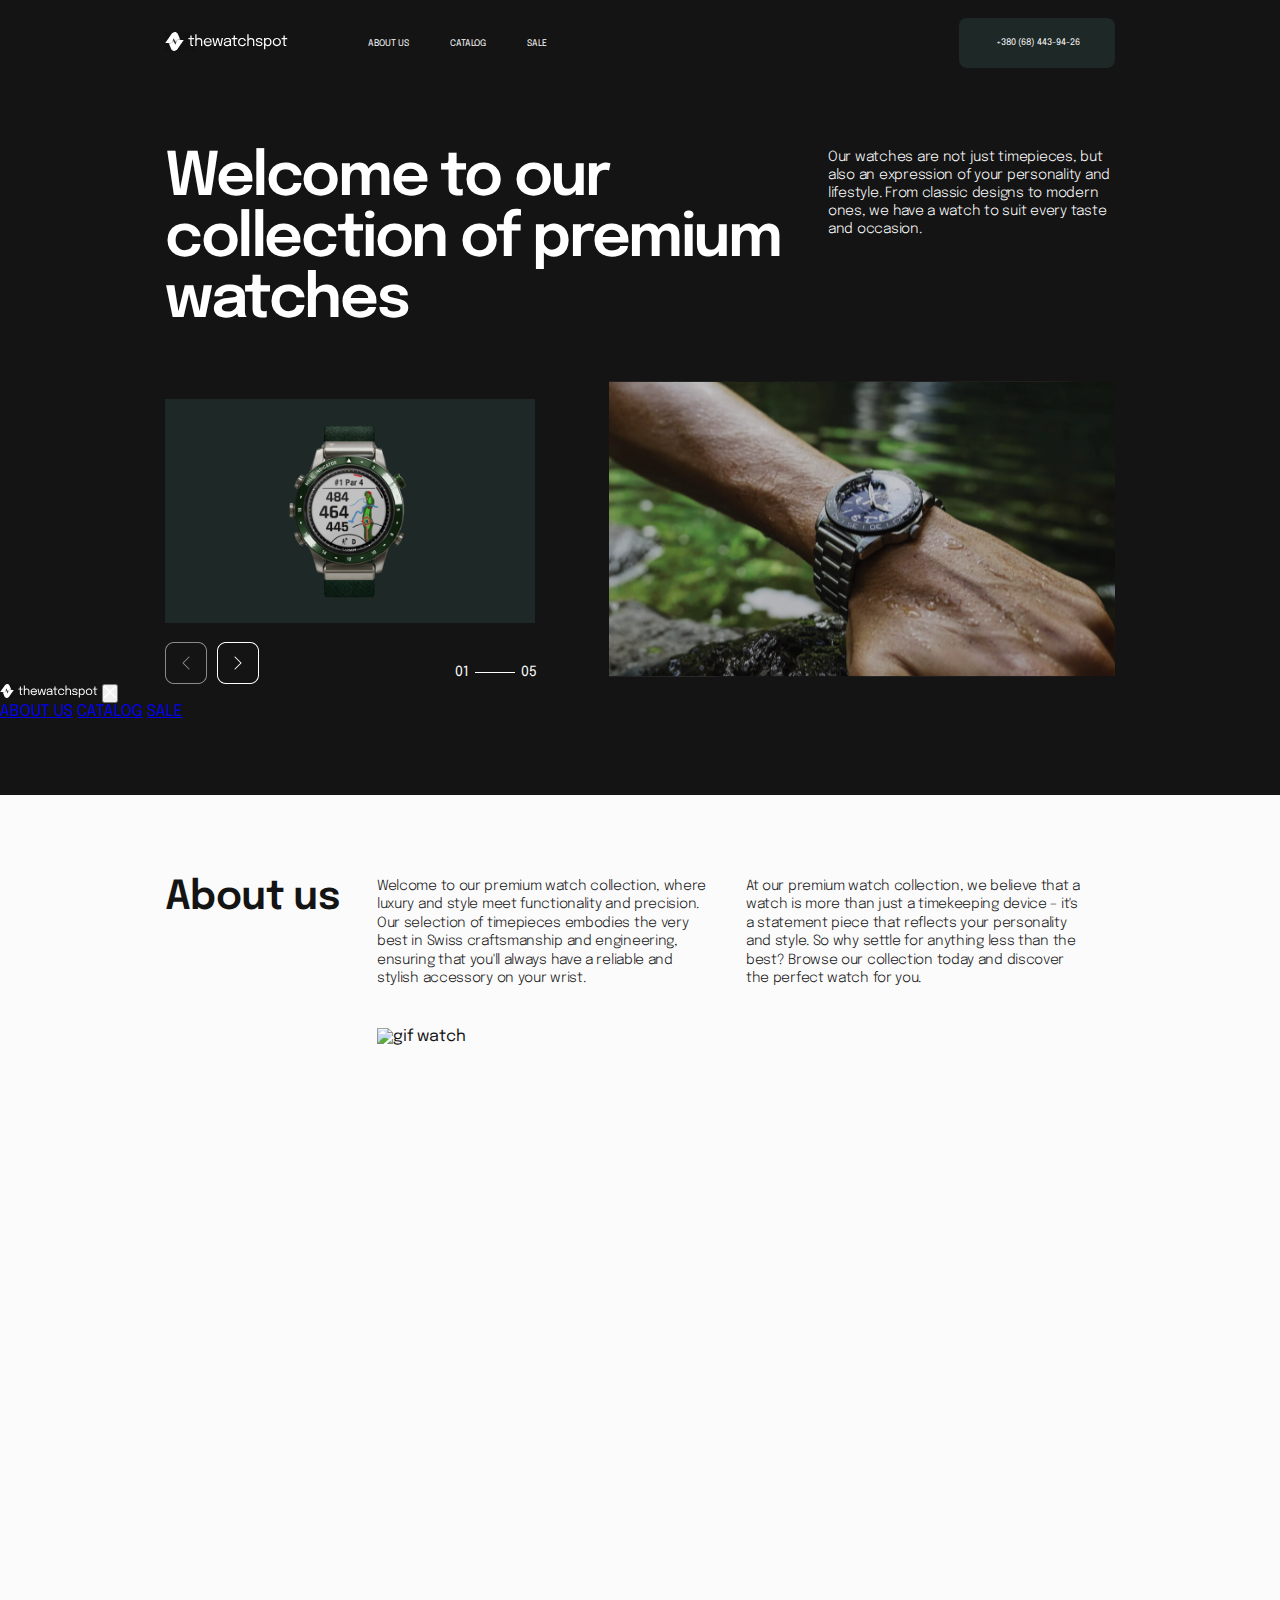
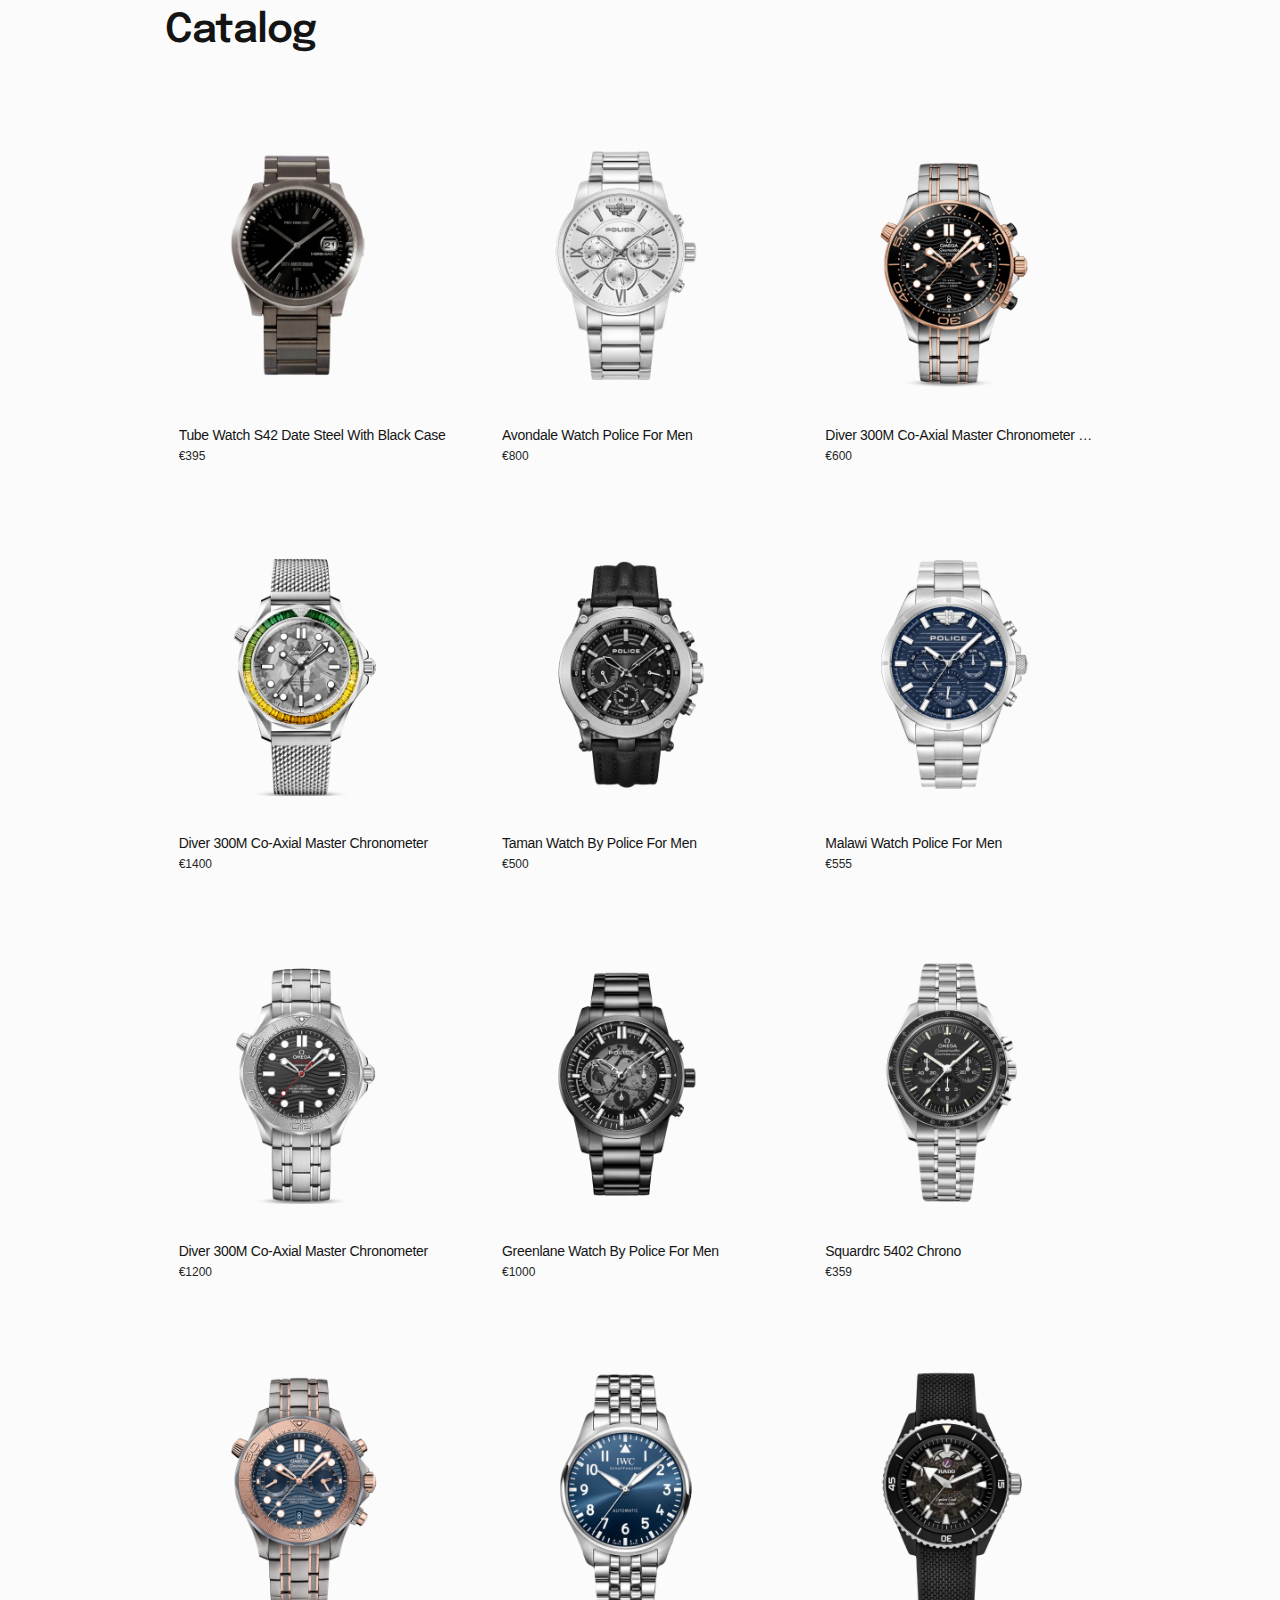
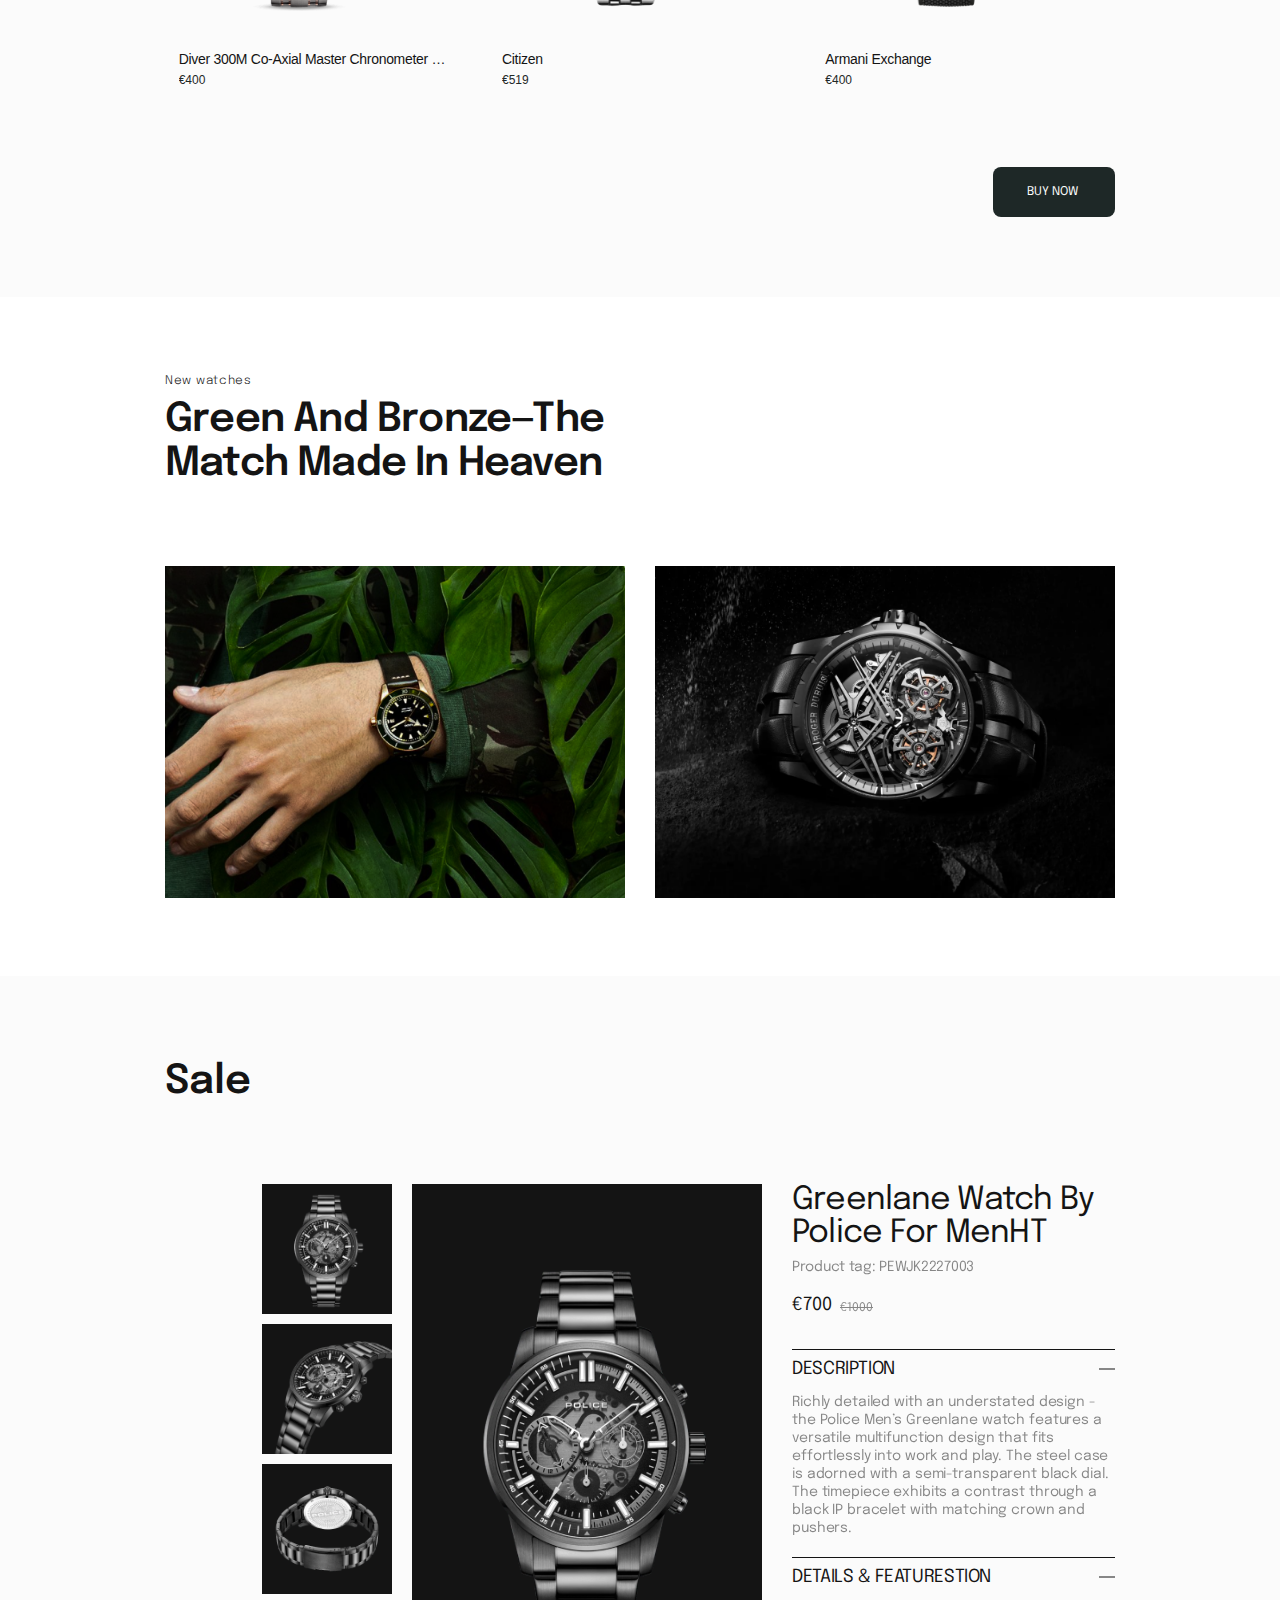
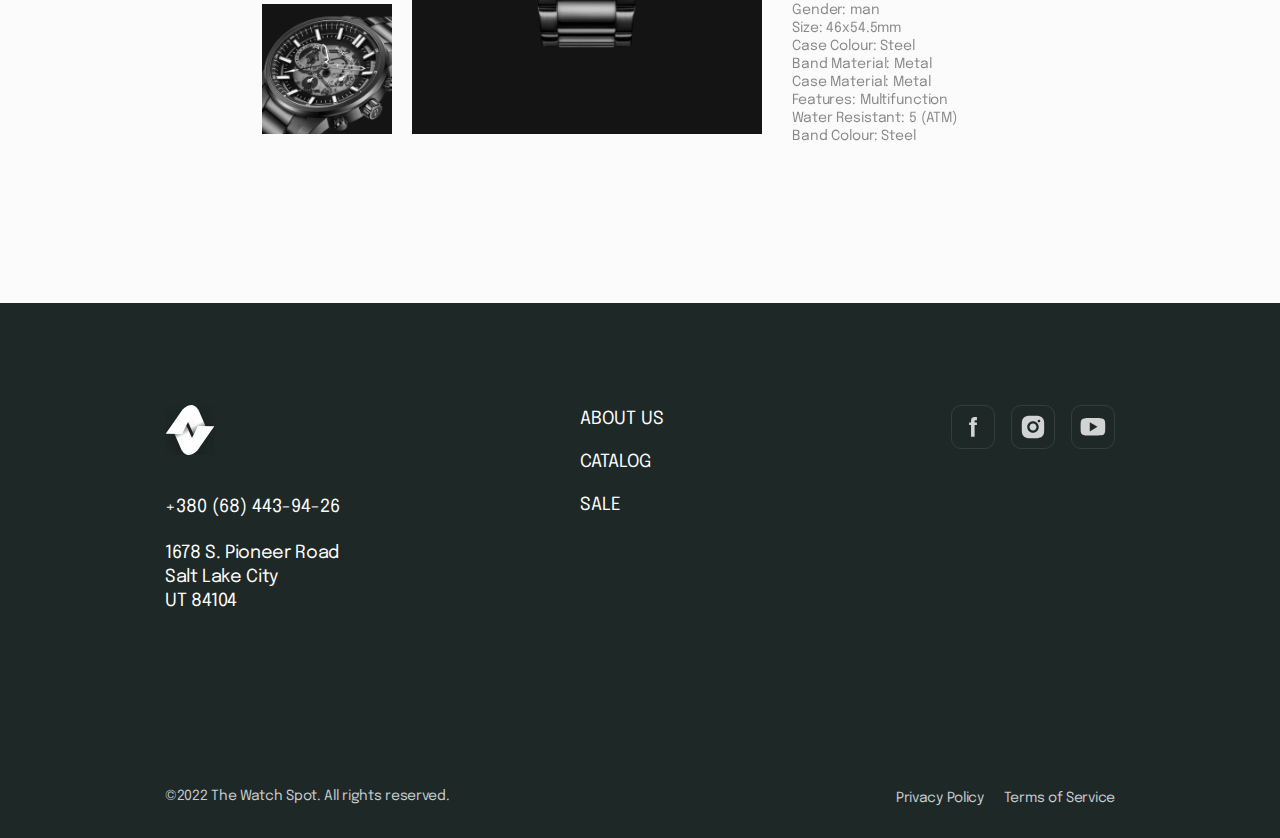
==== commit fcbcfa0e: "Add files via upload" ====
--- a/index.html
+++ b/index.html
@@ -299,3 +299,6 @@
     <script src="js/style.js"></script>   
 </body>
 </html>
+
+    
+    --- a/css/styles.css
+++ b/css/styles.css
@@ -715,6 +715,19 @@
   justify-content: space-between;
 }
 
+@media (min-width: 1440px) and (max-width: 1900px) {
+  .container {
+    max-width: 1400px;
+  }
+  .new-watches__image {
+    width: 685px;
+    height: 460px;
+  }
+  .sale__block {
+    margin-left: auto;
+    margin-right: auto;
+  }
+}
 @media (min-width: 1024px) and (max-width: 1439px) {
   .container {
     max-width: 950px;
@@ -1077,6 +1090,68 @@
   .header__link, .header__button-tel {
     display: none;
   }
+  .header__burger {
+    display: block;
+    background: none;
+    border: none;
+    cursor: pointer;
+  }
+  .header__burger-menu {
+    position: fixed;
+    top: 0;
+    left: 0;
+    width: 80%;
+    max-width: 320px;
+    height: 100%;
+    background-color: #1E2827;
+    padding: 1.5rem;
+    transform: translateX(-100%);
+    transition: transform 0.3s ease;
+    z-index: 1000;
+  }
+  .header__burger-menu--open {
+    transform: translateX(0);
+  }
+  .header__burger-menu--close {
+    background: none;
+    border: none;
+    font-size: 1.5rem;
+    color: #FFFFFF;
+    position: absolute;
+    top: 1rem;
+    right: 1rem;
+    cursor: pointer;
+  }
+  .header__burger-menu--nav {
+    display: flex;
+    flex-direction: column;
+    gap: 1.5rem;
+    margin-top: 3rem;
+  }
+  .header__burger-menu--link {
+    color: #FFFFFF;
+    text-decoration: none;
+    font-size: 14px;
+  }
+  .header__burger-menu--logo {
+    display: block;
+  }
+  .header #burger-overlay {
+    position: fixed;
+    top: 0;
+    left: 0;
+    width: 100%;
+    height: 100%;
+    background-color: rgba(0, 0, 0, 0.5);
+    display: none;
+    opacity: 0;
+    transition: opacity 0.3s ease;
+    z-index: 999;
+  }
+  .header #burger-overlay.active {
+    display: block;
+    opacity: 1;
+  }
   .header__image {
     width: 385px;
     height: 410px;
@@ -1280,6 +1355,68 @@
   .header__link, .header__button-tel {
     display: none;
   }
+  .header__burger {
+    display: block;
+    background: none;
+    border: none;
+    cursor: pointer;
+  }
+  .header__burger-menu {
+    position: fixed;
+    top: 0;
+    left: 0;
+    width: 80%;
+    max-width: 320px;
+    height: 100%;
+    background-color: #1E2827;
+    padding: 1.5rem;
+    transform: translateX(-100%);
+    transition: transform 0.3s ease;
+    z-index: 1000;
+  }
+  .header__burger-menu--open {
+    transform: translateX(0);
+  }
+  .header__burger-menu--close {
+    background: none;
+    border: none;
+    font-size: 1.5rem;
+    color: #FFFFFF;
+    position: absolute;
+    top: 1rem;
+    right: 1rem;
+    cursor: pointer;
+  }
+  .header__burger-menu--nav {
+    display: flex;
+    flex-direction: column;
+    gap: 1.5rem;
+    margin-top: 3rem;
+  }
+  .header__burger-menu--link {
+    color: #FFFFFF;
+    text-decoration: none;
+    font-size: 14px;
+  }
+  .header__burger-menu--logo {
+    display: block;
+  }
+  .header #burger-overlay {
+    position: fixed;
+    top: 0;
+    left: 0;
+    width: 100%;
+    height: 100%;
+    background-color: rgba(0, 0, 0, 0.5);
+    display: none;
+    opacity: 0;
+    transition: opacity 0.3s ease;
+    z-index: 999;
+  }
+  .header #burger-overlay.active {
+    display: block;
+    opacity: 1;
+  }
   .header__image {
     width: 335px;
     height: 410px;
@@ -1358,6 +1495,12 @@
   .catalog__modal {
     overflow: auto;
   }
+  .catalog__modal--content {
+    flex-direction: column;
+  }
+  .catalog__modal--warning {
+    margin-bottom: 20px;
+  }
   .catalog__title {
     margin-bottom: 43px;
     font-size: 32px;
@@ -1521,6 +1664,68 @@
   }
   .header__link, .header__button-tel {
     display: none;
+  }
+  .header__burger {
+    display: block;
+    background: none;
+    border: none;
+    cursor: pointer;
+  }
+  .header__burger-menu {
+    position: fixed;
+    top: 0;
+    left: 0;
+    width: 80%;
+    max-width: 320px;
+    height: 100%;
+    background-color: #1E2827;
+    padding: 1.5rem;
+    transform: translateX(-100%);
+    transition: transform 0.3s ease;
+    z-index: 1000;
+  }
+  .header__burger-menu--open {
+    transform: translateX(0);
+  }
+  .header__burger-menu--close {
+    background: none;
+    border: none;
+    font-size: 1.5rem;
+    color: #FFFFFF;
+    position: absolute;
+    top: 1rem;
+    right: 1rem;
+    cursor: pointer;
+  }
+  .header__burger-menu--nav {
+    display: flex;
+    flex-direction: column;
+    gap: 1.5rem;
+    margin-top: 3rem;
+  }
+  .header__burger-menu--link {
+    color: #FFFFFF;
+    text-decoration: none;
+    font-size: 14px;
+  }
+  .header__burger-menu--logo {
+    display: block;
+  }
+  .header #burger-overlay {
+    position: fixed;
+    top: 0;
+    left: 0;
+    width: 100%;
+    height: 100%;
+    background-color: rgba(0, 0, 0, 0.5);
+    display: none;
+    opacity: 0;
+    transition: opacity 0.3s ease;
+    z-index: 999;
+  }
+  .header #burger-overlay.active {
+    display: block;
+    opacity: 1;
   }
   .header__image {
     width: 300px;
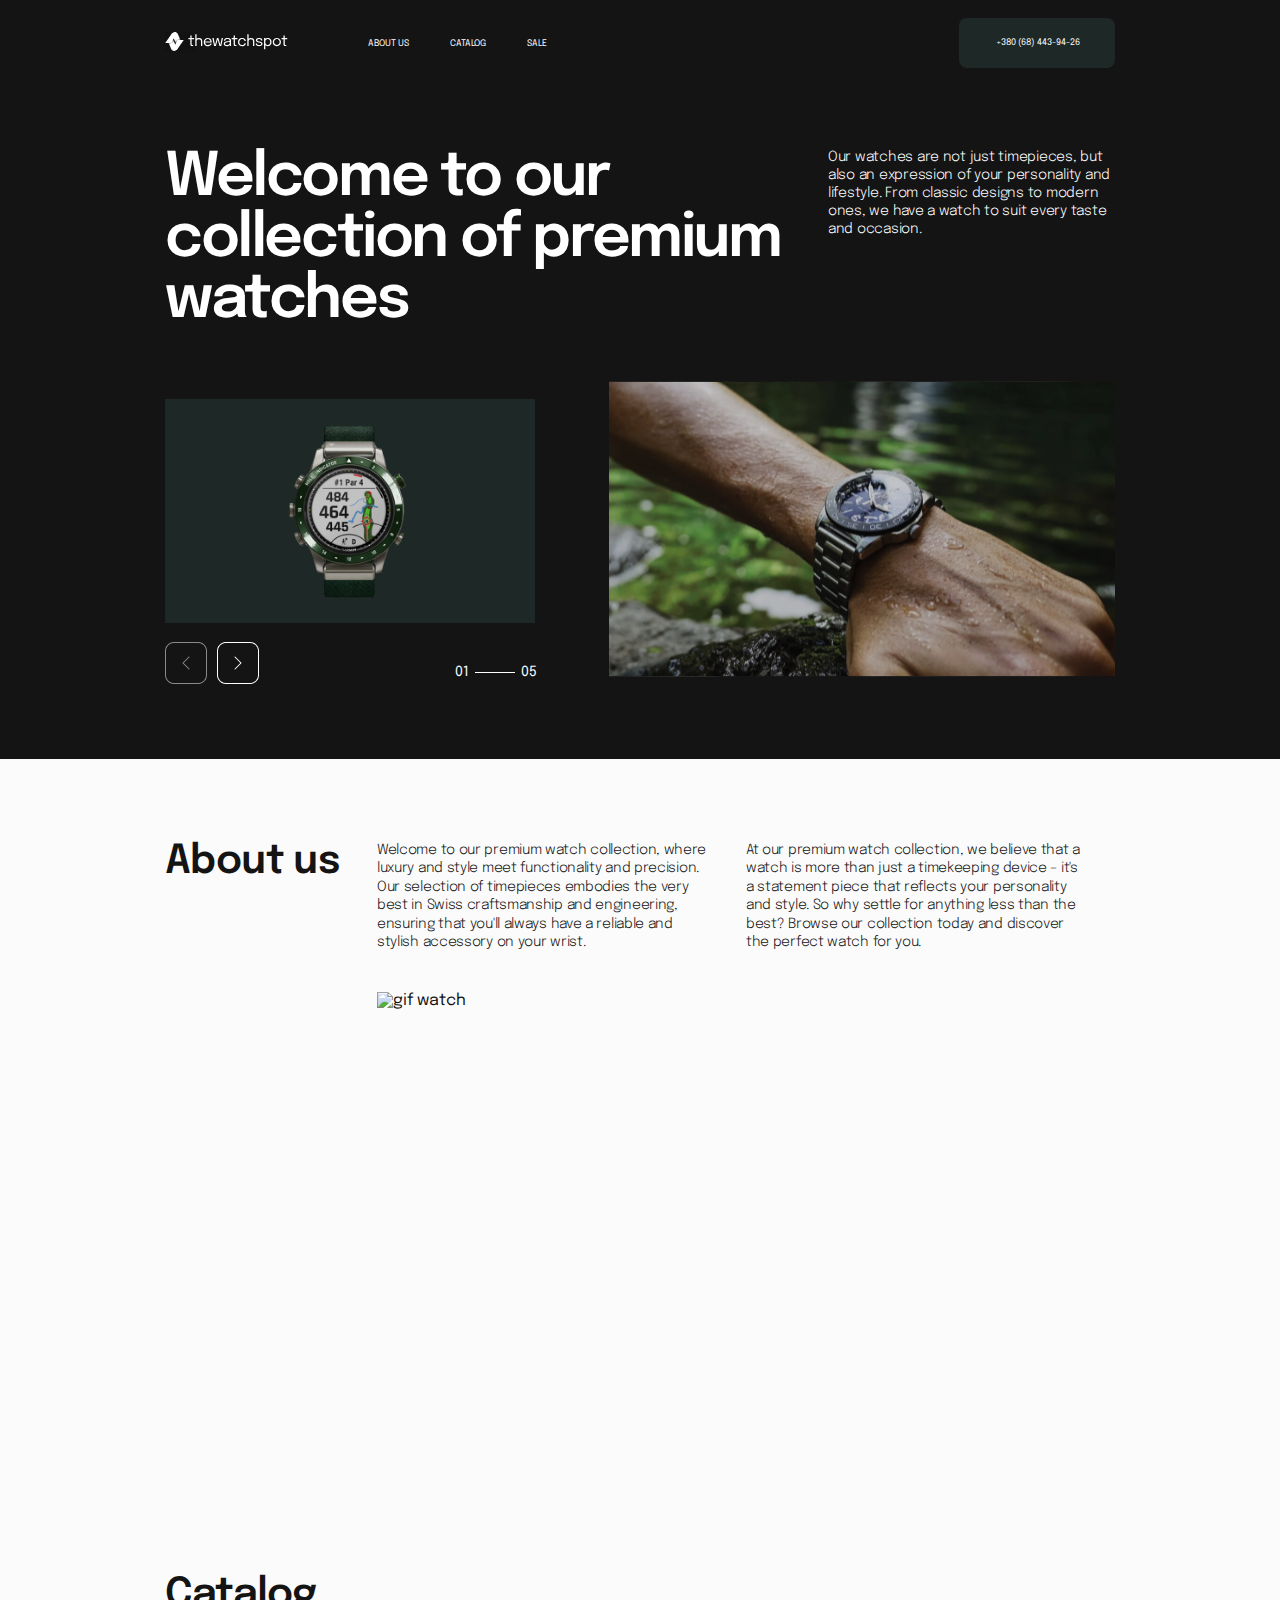
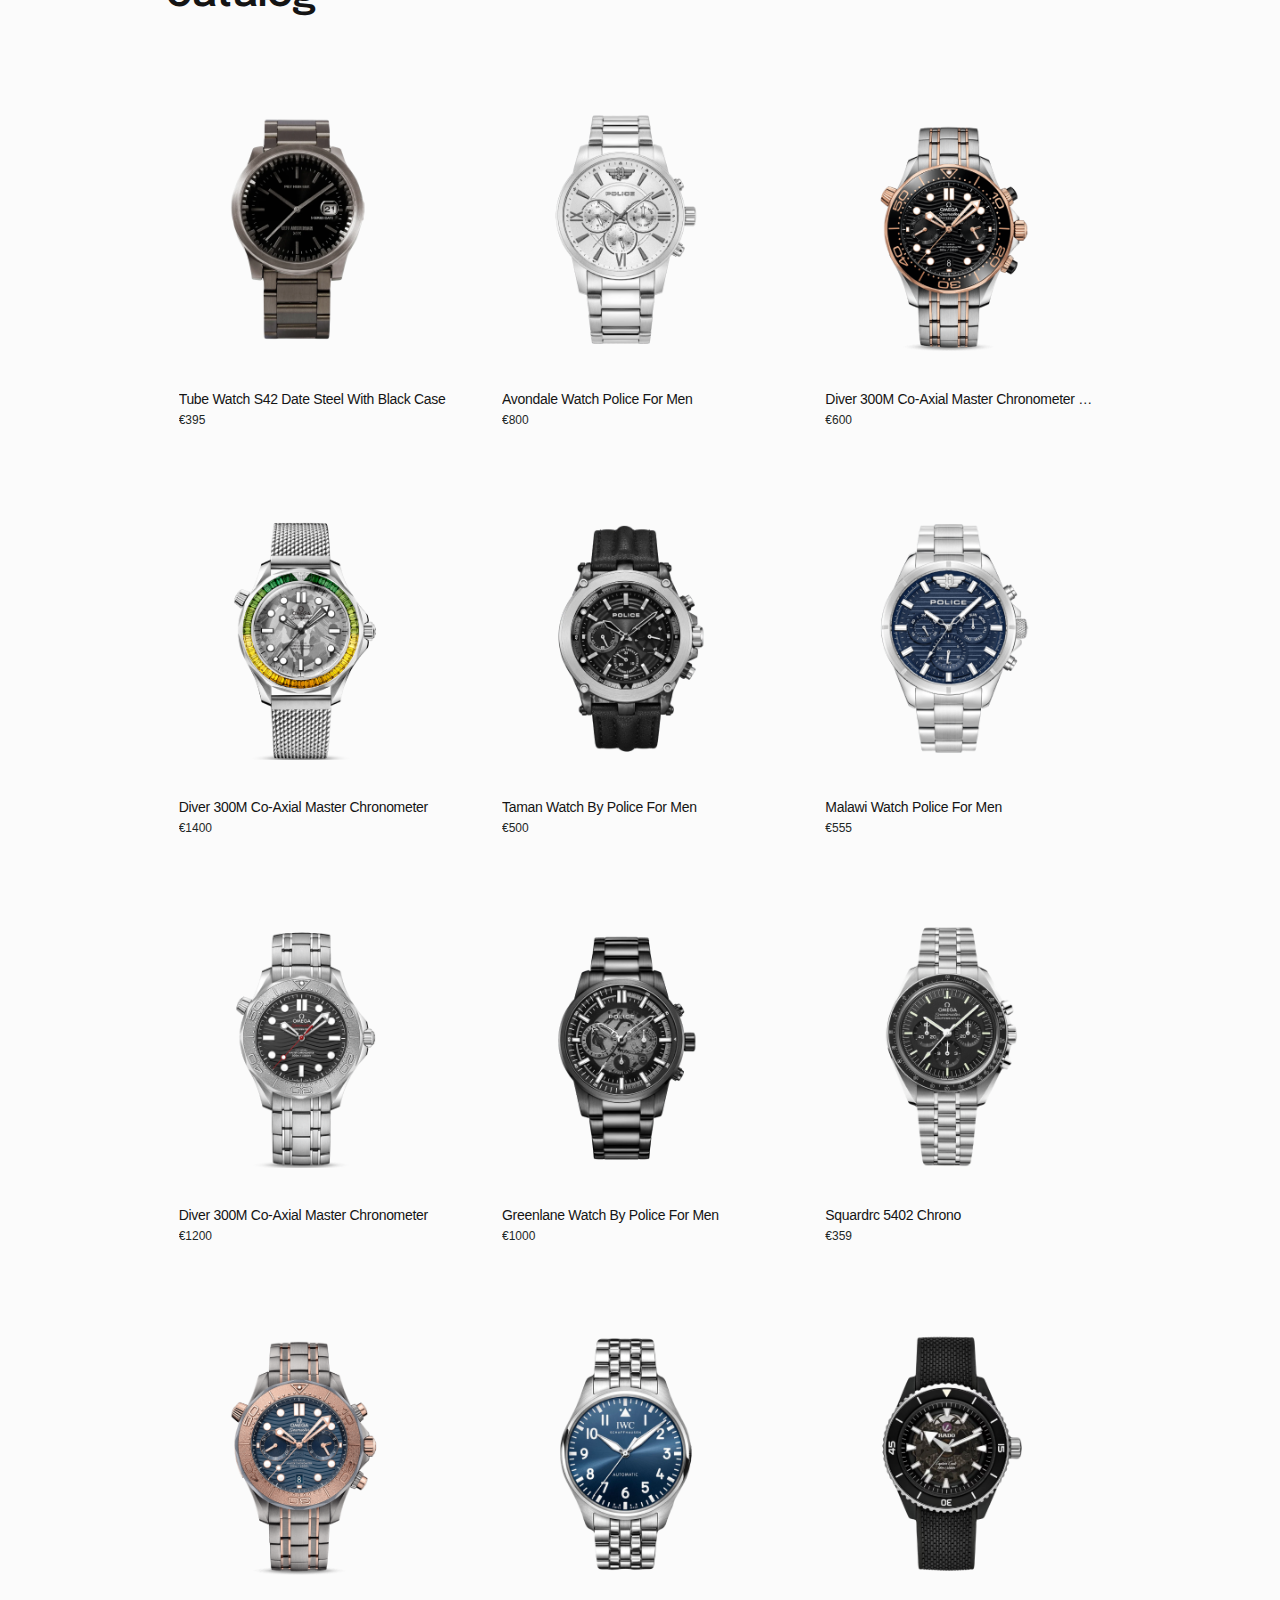
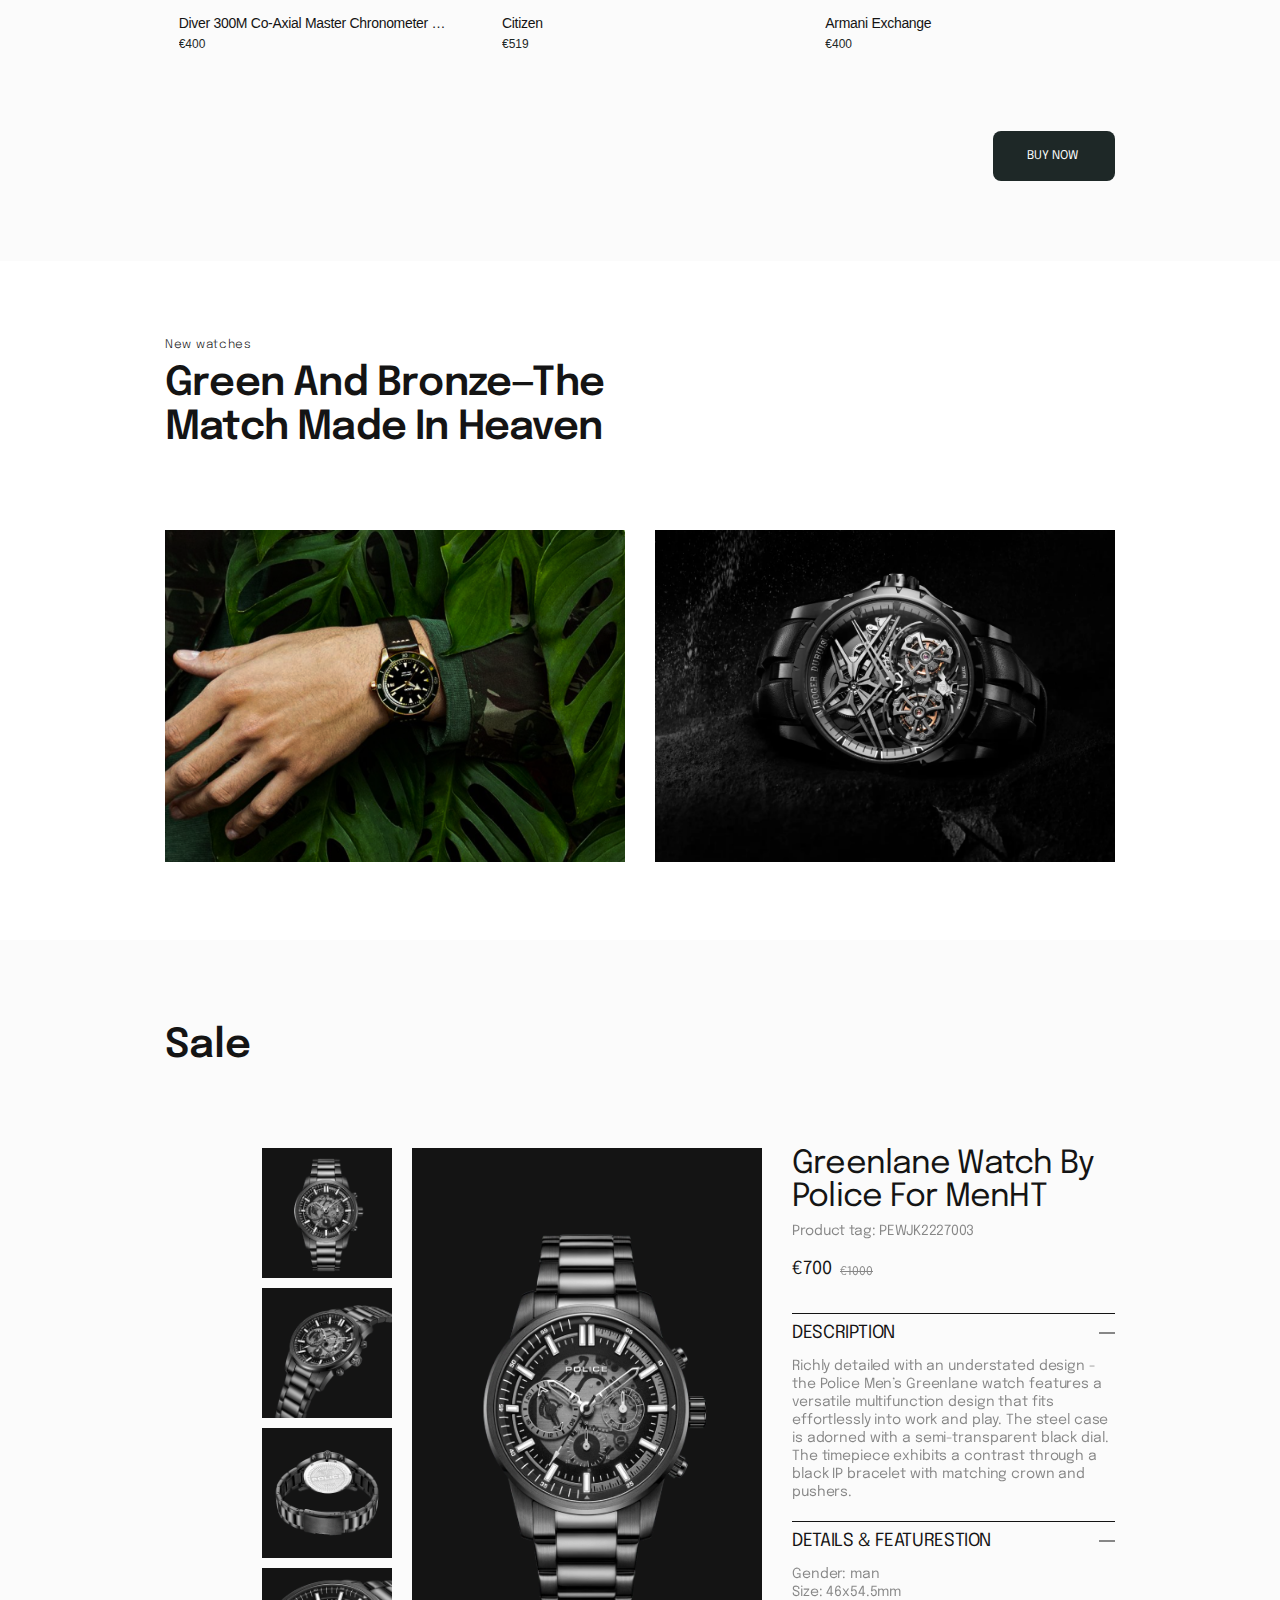
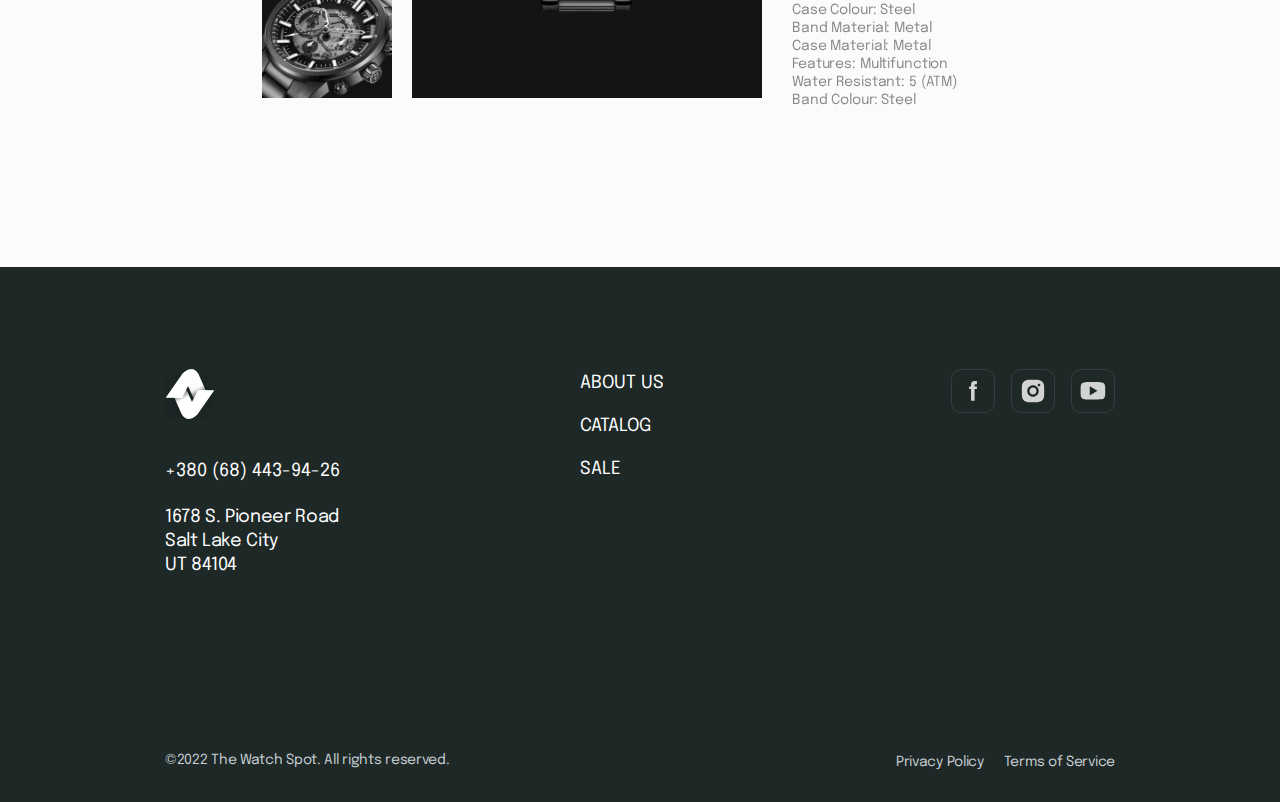
==== commit c5abd001: "Update index.html" ====
--- a/index.html
+++ b/index.html
@@ -4,11 +4,11 @@
     <meta charset="UTF-8">
     <meta name="viewport" content="width=device-width, initial-scale=1.0">
     <title>Thewatchspot</title>
-    <link rel="stylesheet" href="./css/styles.css">
-    <link rel="stylesheet" href="./css/styles.css.map">
-    <link rel="preconnect" href="https://fonts.googleapis.com">
-    <link rel="preconnect" href="https://fonts.gstatic.com" crossorigin>
-    <link href="https://fonts.googleapis.com/css2?family=Epilogue:ital,wght@0,100..900;1,100..900&display=swap" rel="stylesheet">
+    <link rel="stylesheet" href="./css/styles.css" media="All">
+    <link rel="stylesheet" href="./css/styles.css.map" media="All">
+    <link rel="preconnect" href="https://fonts.googleapis.com" media="All">
+    <link rel="preconnect" href="https://fonts.gstatic.com" crossorigin media="All">
+    <link href="https://fonts.googleapis.com/css2?family=Epilogue:ital,wght@0,100..900;1,100..900&display=swap" rel="stylesheet" media="All">
 </head>
 <body>
     <header class="header" id="header">
@@ -296,9 +296,9 @@
             </div>
         </div>
     </footer>
-    <script src="js/style.js"></script>   
+    <script src="js/style.js" defer async></script>   
 </body>
 </html>
 
     
-    +    
--- a/css/styles.css
+++ b/css/styles.css
@@ -119,7 +119,7 @@
   border-radius: 0.5rem;
 }
 @media (min-width: 768px) {
-  .header__burger {
+  .header__burger, .header__burger--logo, .header .burger-link, .header__burger-menu--close {
     display: none;
   }
 }
@@ -307,7 +307,6 @@
 }
 .catalog__item {
   width: 17.25rem;
-  overflow: hidden;
   text-decoration: none;
   border: none;
   background-color: transparent;
@@ -364,8 +363,6 @@
   z-index: 1000;
   animation: modal-fade-in 0.3s ease-out;
   overflow: hidden;
-  /* Левая секция */
-  /* Правая секция */
 }
 .catalog__modal--close {
   position: absolute;
@@ -715,19 +712,6 @@
   justify-content: space-between;
 }
 
-@media (min-width: 1440px) and (max-width: 1900px) {
-  .container {
-    max-width: 1400px;
-  }
-  .new-watches__image {
-    width: 685px;
-    height: 460px;
-  }
-  .sale__block {
-    margin-left: auto;
-    margin-right: auto;
-  }
-}
 @media (min-width: 1024px) and (max-width: 1439px) {
   .container {
     max-width: 950px;
@@ -1522,7 +1506,7 @@
     display: none;
   }
   .catalog__button {
-    margin-top: 40px;
+    margin-top: 42px;
     padding: 14px 30px;
     letter-spacing: -1px;
     width: 108px;
